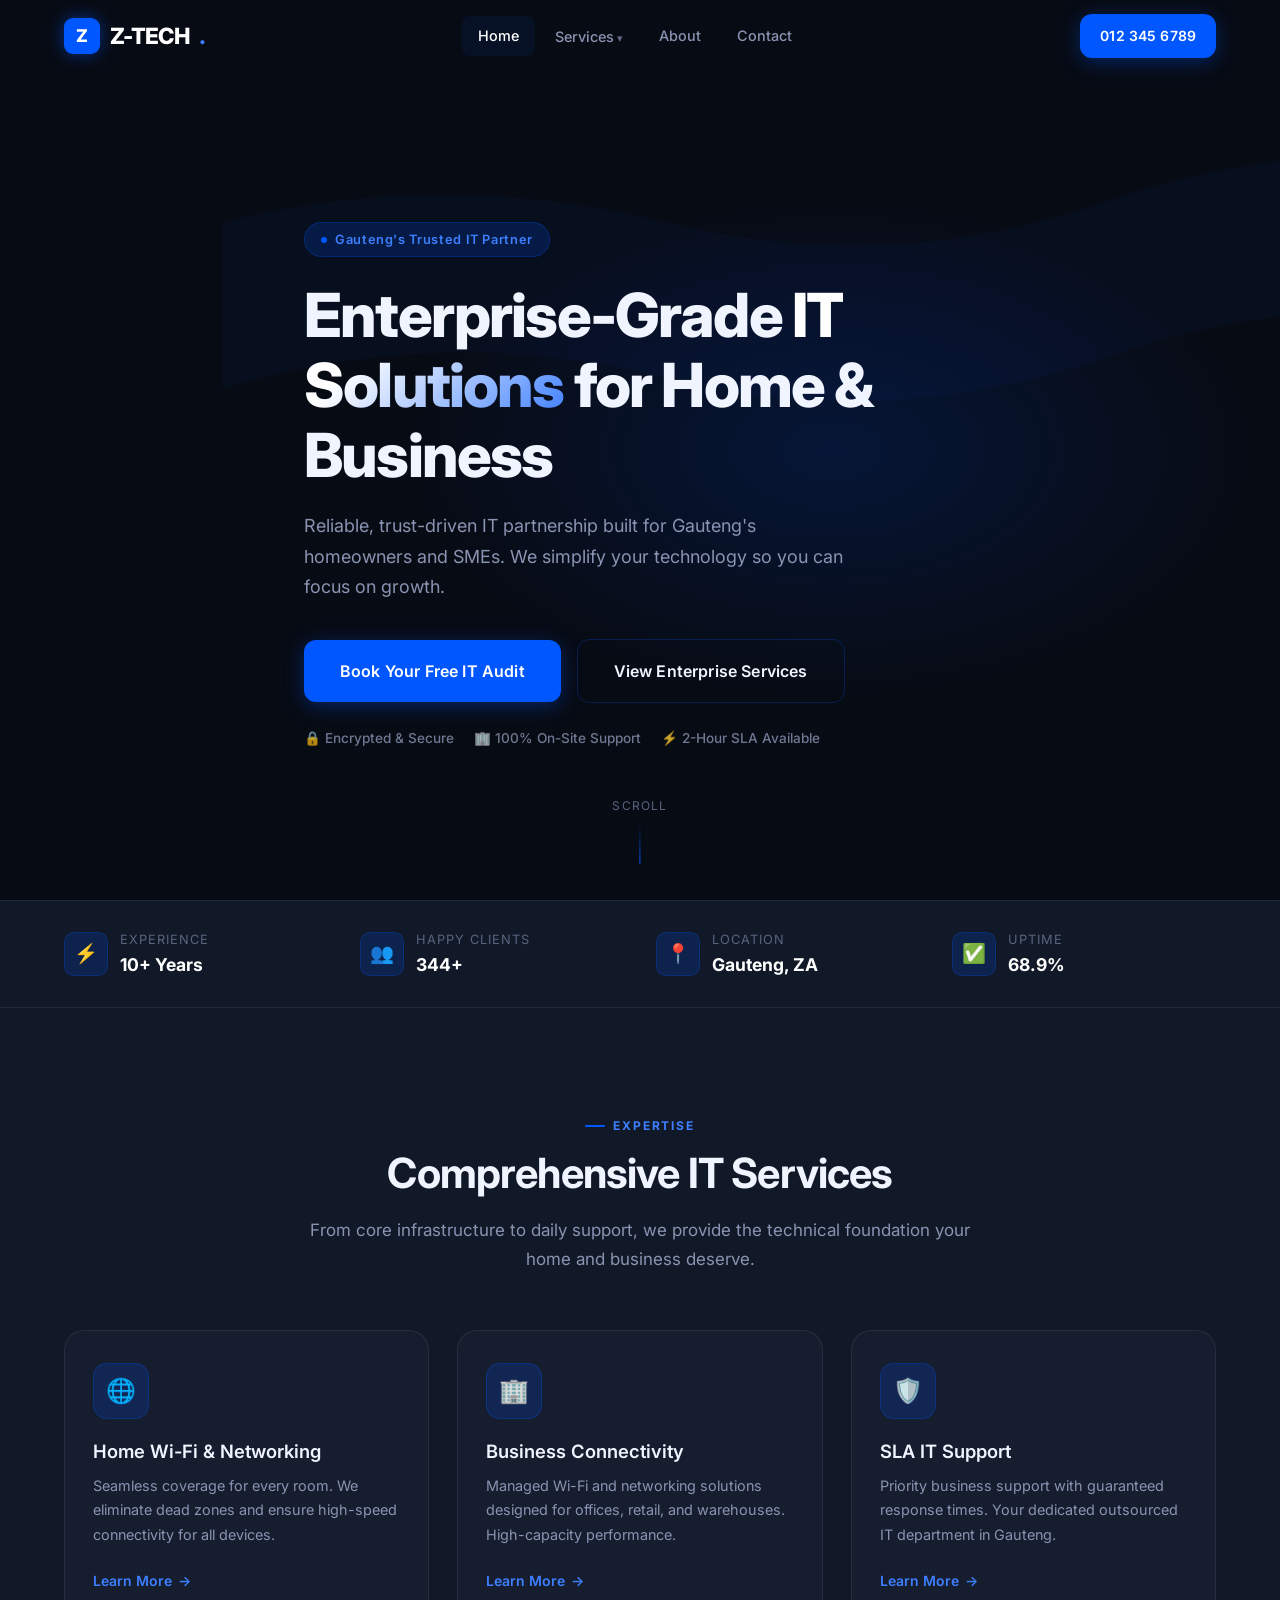
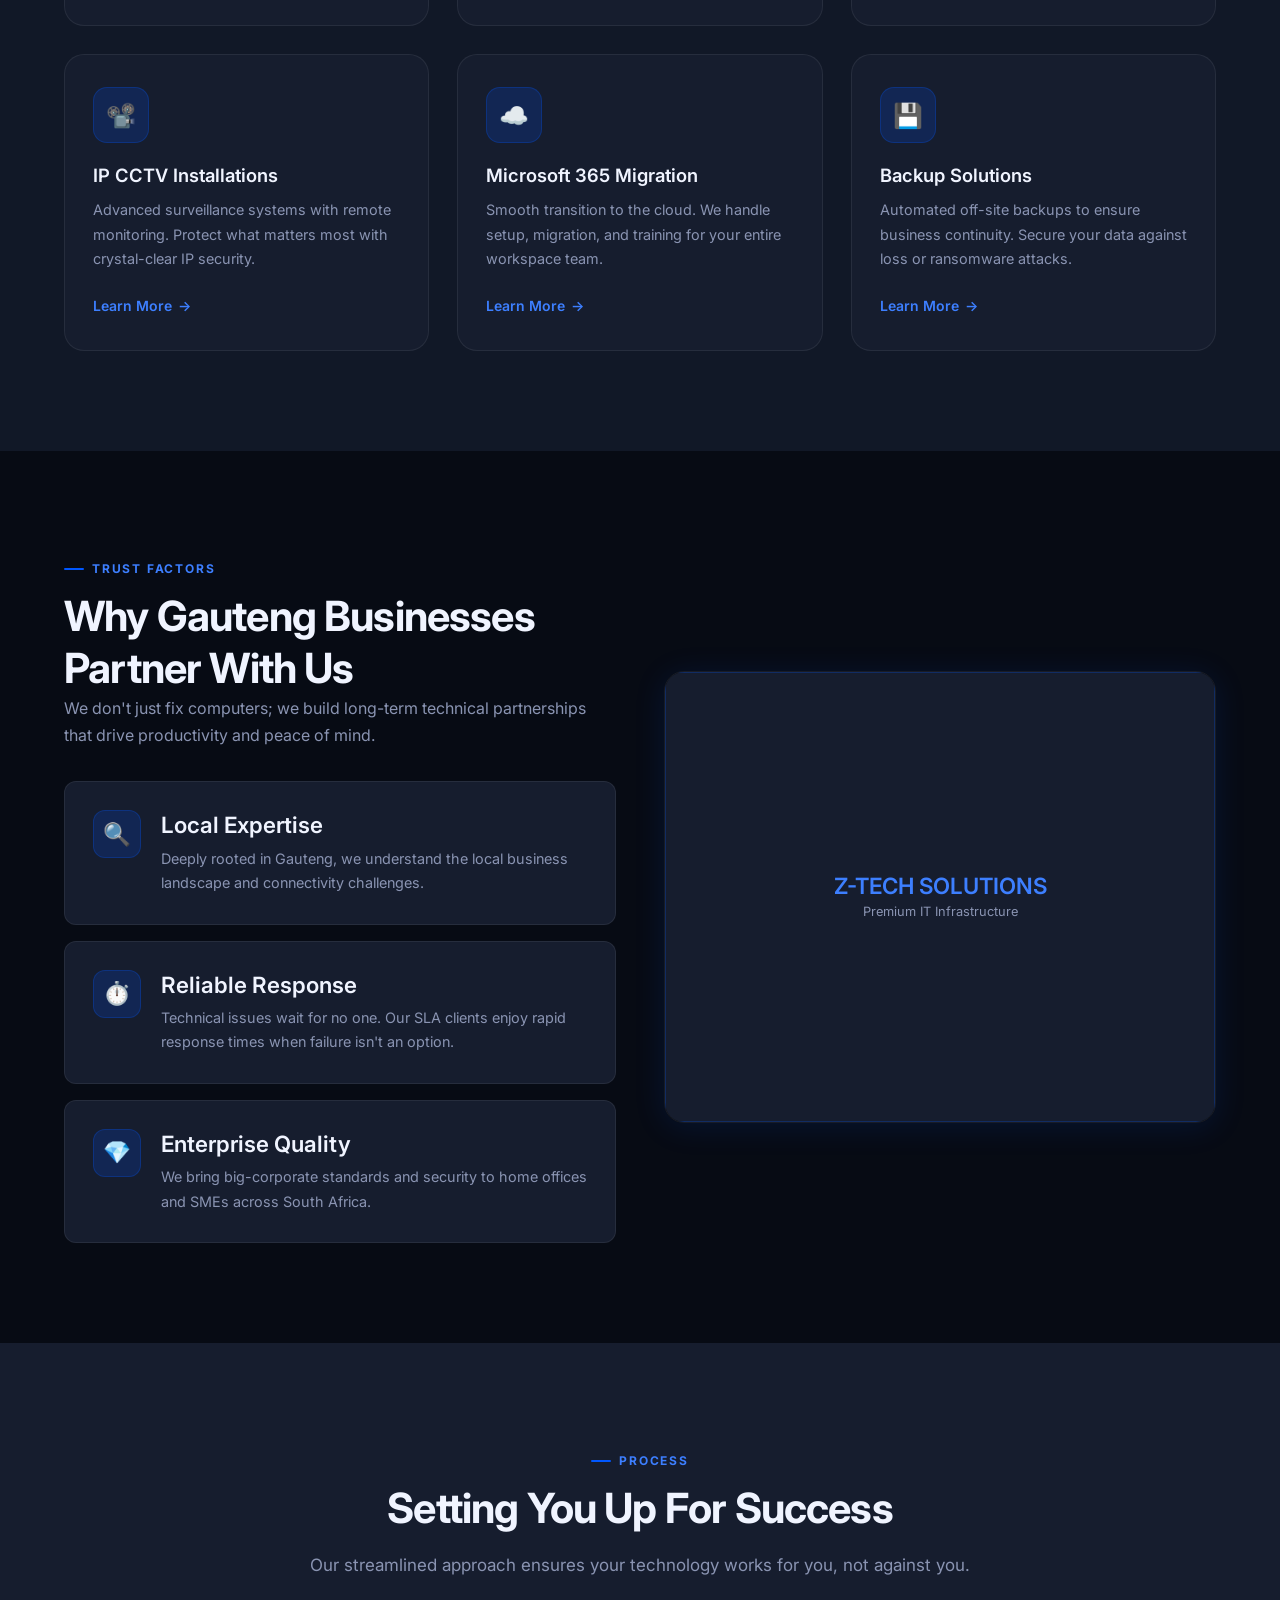
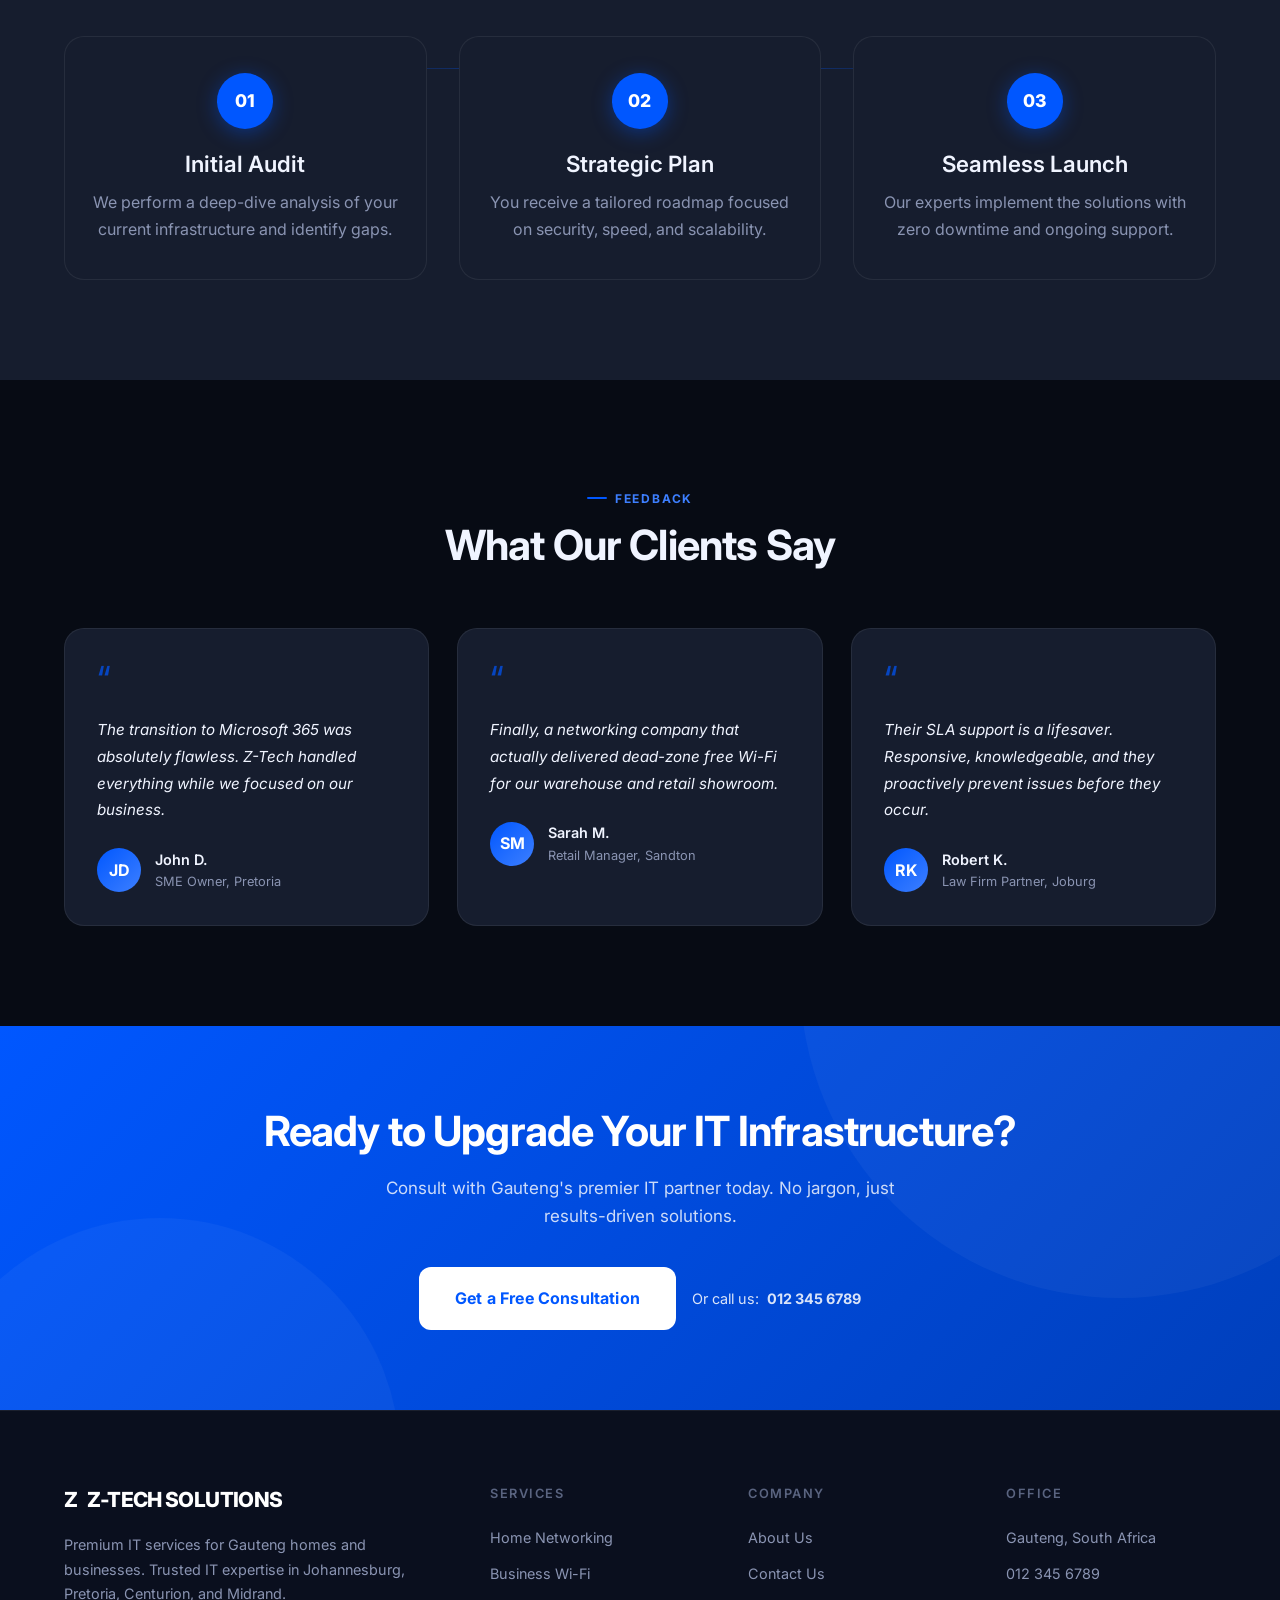
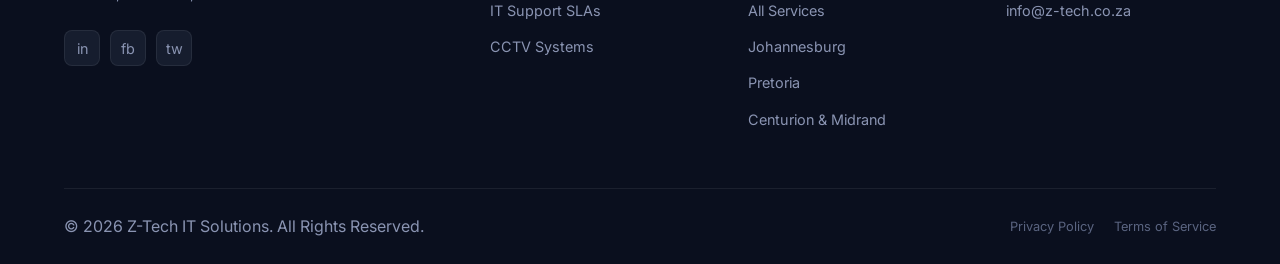
==== index.html @ f479747e "Initial commit" ====
<!DOCTYPE html>
<html lang="en">

<head>
  <meta charset="UTF-8">
  <meta name="viewport" content="width=device-width, initial-scale=1.0">
  <title>Z-Tech IT Solutions | Premium IT Services Gauteng, JHB & PTA</title>
  <meta name="description"
    content="Leading Home & Business IT services in Gauteng. Professional IT support, networking (Reyee/UniFi), IP CCTV, and Microsoft 365 migrations in Johannesburg and Pretoria.">
  <link rel="stylesheet" href="css/style.css">
</head>

<body>

  <!-- ── Navigation ─────────────────────────────────────────── -->
  <nav class="navbar" id="navbar">
    <div class="navbar-inner">
      <a href="index.html" class="navbar-logo">
        <div class="logo-icon">Z</div>
        Z-TECH<span class="logo-accent">.</span>
      </a>
      <div class="navbar-links">
        <a href="index.html" class="active">Home</a>
        <div class="navbar-dropdown">
          <a href="pages/services.html">Services</a>
          <div class="dropdown-menu">
            <a href="pages/home-networking.html">Home Wi-Fi & Networking</a>
            <a href="pages/business-networking.html">Business Connectivity</a>
            <a href="pages/sla-support.html">SLA IT Support</a>
            <a href="pages/cctv.html">IP CCTV Installations</a>
            <a href="pages/microsoft-365.html">Microsoft 365 Migration</a>
            <a href="pages/backup.html">Backup Solutions</a>
          </div>
        </div>
        <a href="pages/about.html">About</a>
        <a href="pages/contact.html">Contact</a>
      </div>
      <div class="navbar-cta">
        <a href="tel:+27123456789" class="btn btn-sm btn-primary">012 345 6789</a>
      </div>
      <div class="hamburger" id="hamburger">
        <span></span>
        <span></span>
        <span></span>
      </div>
    </div>
  </nav>

  <!-- ── Mobile Menu (Hidden) ────────────────────────────────── -->
  <div class="mobile-menu" id="mobileMenu">
    <button class="mobile-close" id="mobileClose">&times;</button>
    <a href="index.html">Home</a>
    <a href="pages/services.html">Services</a>
    <a href="pages/about.html">About</a>
    <a href="pages/contact.html">Contact</a>
    <a href="pages/contact.html" class="btn btn-primary mt-4">Get IT Support</a>
  </div>

  <!-- ── Hero Section ───────────────────────────────────────── -->
  <section class="hero">
    <div class="hero-bg"></div>
    <div class="hero-worldmap"></div>
    <div class="container hero-content">
      <div class="reveal">
        <div class="hero-badge"><span class="dot"></span> Gauteng's Trusted IT Partner</div>
        <h1>Enterprise-Grade <span class="text-gradient">IT Solutions</span> for Home & Business</h1>
        <p>Reliable, trust-driven IT partnership built for Gauteng's homeowners and SMEs. We simplify your technology so
          you can focus on growth.</p>
        <div class="hero-actions">
          <a href="pages/contact.html" class="btn btn-lg btn-primary">Book Your Free IT Audit</a>
          <a href="pages/services.html" class="btn btn-lg btn-outline">View Enterprise Services</a>
        </div>
        <div class="hero-trust-row mt-6" style="display:flex; gap:20px; opacity:0.8; font-size:0.85rem;">
          <span>🔒 Encrypted & Secure</span>
          <span>🏢 100% On-Site Support</span>
          <span>⚡ 2-Hour SLA Available</span>
        </div>
      </div>
    </div>
    <div class="hero-scroll">
      <span>Scroll</span>
      <div class="scroll-line"></div>
    </div>
  </section>

  <!-- ── Trust Strip ────────────────────────────────────────── -->
  <div class="trust-strip">
    <div class="container trust-strip-inner">
      <div class="trust-item reveal">
        <div class="trust-icon">⚡</div>
        <div>
          <div class="trust-label">Experience</div>
          <div class="trust-value" data-count="15" data-suffix="+ Years">15+ Years</div>
        </div>
      </div>
      <div class="trust-item reveal reveal-delay-1">
        <div class="trust-icon">👥</div>
        <div>
          <div class="trust-label">Happy Clients</div>
          <div class="trust-value" data-count="500" data-suffix="+">500+</div>
        </div>
      </div>
      <div class="trust-item reveal reveal-delay-2">
        <div class="trust-icon">📍</div>
        <div>
          <div class="trust-label">Location</div>
          <div class="trust-value">Gauteng, ZA</div>
        </div>
      </div>
      <div class="trust-item reveal reveal-delay-3">
        <div class="trust-icon">✅</div>
        <div>
          <div class="trust-label">Uptime</div>
          <div class="trust-value" data-count="99" data-suffix=".9%">99.9%</div>
        </div>
      </div>
    </div>
  </div>

  <!-- ── Services Section ───────────────────────────────────── -->
  <section class="section section--surface" id="services">
    <div class="container">
      <div class="section-header reveal">
        <div class="section-label">Expertise</div>
        <h2>Comprehensive IT Services</h2>
        <p>From core infrastructure to daily support, we provide the technical foundation your home and business
          deserve.</p>
      </div>

      <div class="grid-3">
        <!-- Card 1 -->
        <div class="service-card reveal reveal-delay-1">
          <div class="service-icon">🌐</div>
          <h3>Home Wi-Fi & Networking</h3>
          <p>Seamless coverage for every room. We eliminate dead zones and ensure high-speed connectivity for all
            devices.</p>
          <a href="pages/home-networking.html" class="card-link">Learn More <span>&rarr;</span></a>
        </div>
        <!-- Card 2 -->
        <div class="service-card reveal reveal-delay-2">
          <div class="service-icon">🏢</div>
          <h3>Business Connectivity</h3>
          <p>Managed Wi-Fi and networking solutions designed for offices, retail, and warehouses. High-capacity
            performance.</p>
          <a href="pages/business-networking.html" class="card-link">Learn More <span>&rarr;</span></a>
        </div>
        <!-- Card 3 -->
        <div class="service-card reveal reveal-delay-3">
          <div class="service-icon">🛡️</div>
          <h3>SLA IT Support</h3>
          <p>Priority business support with guaranteed response times. Your dedicated outsourced IT department in
            Gauteng.</p>
          <a href="pages/sla-support.html" class="card-link">Learn More <span>&rarr;</span></a>
        </div>
        <!-- Card 4 -->
        <div class="service-card reveal reveal-delay-1">
          <div class="service-icon">📽️</div>
          <h3>IP CCTV Installations</h3>
          <p>Advanced surveillance systems with remote monitoring. Protect what matters most with crystal-clear IP
            security.</p>
          <a href="pages/cctv.html" class="card-link">Learn More <span>&rarr;</span></a>
        </div>
        <!-- Card 5 -->
        <div class="service-card reveal reveal-delay-2">
          <div class="service-icon">☁️</div>
          <h3>Microsoft 365 Migration</h3>
          <p>Smooth transition to the cloud. We handle setup, migration, and training for your entire workspace team.
          </p>
          <a href="pages/microsoft-365.html" class="card-link">Learn More <span>&rarr;</span></a>
        </div>
        <!-- Card 6 -->
        <div class="service-card reveal reveal-delay-3">
          <div class="service-icon">💾</div>
          <h3>Backup Solutions</h3>
          <p>Automated off-site backups to ensure business continuity. Secure your data against loss or ransomware
            attacks.</p>
          <a href="pages/backup.html" class="card-link">Learn More <span>&rarr;</span></a>
        </div>
      </div>
    </div>
  </section>

  <!-- ── Why Choose Us ─────────────────────────────────────── -->
  <section class="section">
    <div class="container">
      <div class="grid-2">
        <div class="reveal">
          <div class="section-label">Trust Factors</div>
          <h2>Why Gauteng Businesses Partner With Us</h2>
          <p class="mb-8">We don't just fix computers; we build long-term technical partnerships that drive productivity
            and peace of mind.</p>

          <div class="feature-body">
            <div class="feature-item mb-4">
              <div class="feature-icon">🔍</div>
              <div>
                <h3>Local Expertise</h3>
                <p>Deeply rooted in Gauteng, we understand the local business landscape and connectivity challenges.</p>
              </div>
            </div>
            <div class="feature-item mb-4">
              <div class="feature-icon">⏱️</div>
              <div>
                <h3>Reliable Response</h3>
                <p>Technical issues wait for no one. Our SLA clients enjoy rapid response times when failure isn't an
                  option.</p>
              </div>
            </div>
            <div class="feature-item">
              <div class="feature-icon">💎</div>
              <div>
                <h3>Enterprise Quality</h3>
                <p>We bring big-corporate standards and security to home offices and SMEs across South Africa.</p>
              </div>
            </div>
          </div>
        </div>
        <div class="reveal reveal-delay-2">
          <div class="about-image-wrap">
            <div
              style="width:100%; height:450px; background:var(--surface2); display:flex; align-items:center; justify-content:center; border:1px solid var(--border-blue);">
              <div style="text-align:center;">
                <h3 style="color:var(--primary-light)">Z-TECH SOLUTIONS</h3>
                <p style="font-size:0.8rem">Premium IT Infrastructure</p>
              </div>
            </div>
          </div>
        </div>
      </div>
    </div>
  </section>

  <!-- ── Process / How it Works ────────────────────────────── -->
  <section class="section section--surface2">
    <div class="container">
      <div class="section-header reveal">
        <div class="section-label">Process</div>
        <h2>Setting You Up For Success</h2>
        <p>Our streamlined approach ensures your technology works for you, not against you.</p>
      </div>

      <div class="steps-grid">
        <div class="step-card reveal reveal-delay-1">
          <div class="step-number">01</div>
          <h3>Initial Audit</h3>
          <p>We perform a deep-dive analysis of your current infrastructure and identify gaps.</p>
        </div>
        <div class="step-card reveal reveal-delay-2">
          <div class="step-number">02</div>
          <h3>Strategic Plan</h3>
          <p>You receive a tailored roadmap focused on security, speed, and scalability.</p>
        </div>
        <div class="step-card reveal reveal-delay-3">
          <div class="step-number">03</div>
          <h3>Seamless Launch</h3>
          <p>Our experts implement the solutions with zero downtime and ongoing support.</p>
        </div>
      </div>
    </div>
  </section>

  <!-- ── Testimonials ──────────────────────────────────────── -->
  <section class="section">
    <div class="container">
      <div class="section-header reveal">
        <div class="section-label">Feedback</div>
        <h2>What Our Clients Say</h2>
      </div>

      <div class="grid-3">
        <div class="testimonial-card reveal reveal-delay-1">
          <div class="quote-icon">“</div>
          <p>The transition to Microsoft 365 was absolutely flawless. Z-Tech handled everything while we focused on our
            business.</p>
          <div class="testimonial-author">
            <div class="author-avatar">JD</div>
            <div class="author-info">
              <div class="name">John D.</div>
              <div class="role">SME Owner, Pretoria</div>
            </div>
          </div>
        </div>
        <div class="testimonial-card reveal reveal-delay-2">
          <div class="quote-icon">“</div>
          <p>Finally, a networking company that actually delivered dead-zone free Wi-Fi for our warehouse and retail
            showroom.</p>
          <div class="testimonial-author">
            <div class="author-avatar">SM</div>
            <div class="author-info">
              <div class="name">Sarah M.</div>
              <div class="role">Retail Manager, Sandton</div>
            </div>
          </div>
        </div>
        <div class="testimonial-card reveal reveal-delay-3">
          <div class="quote-icon">“</div>
          <p>Their SLA support is a lifesaver. Responsive, knowledgeable, and they proactively prevent issues before
            they occur.</p>
          <div class="testimonial-author">
            <div class="author-avatar">RK</div>
            <div class="author-info">
              <div class="name">Robert K.</div>
              <div class="role">Law Firm Partner, Joburg</div>
            </div>
          </div>
        </div>
      </div>
    </div>
  </section>

  <!-- ── CTA Banner ─────────────────────────────────────────── -->
  <section class="cta-banner">
    <div class="container reveal">
      <h2>Ready to Upgrade Your <span style="color:#fff">IT Infrastructure?</span></h2>
      <p>Consult with Gauteng's premier IT partner today. No jargon, just results-driven solutions.</p>
      <div class="cta-actions">
        <a href="pages/contact.html" class="btn btn-lg btn-white">Get a Free Consultation</a>
        <div class="cta-contact">
          <span>Or call us:</span>
          <strong>012 345 6789</strong>
        </div>
      </div>
    </div>
  </section>

  <!-- ── Footer ─────────────────────────────────────────────── -->
  <footer class="footer">
    <div class="container">
      <div class="footer-grid">
        <div class="footer-brand">
          <a href="index.html" class="footer-logo">
            <div class="logo-icon">Z</div>
            Z-TECH SOLUTIONS
          </a>
          <p>Premium IT services for Gauteng homes and businesses. Trusted IT expertise in Johannesburg, Pretoria,
            Centurion, and Midrand.</p>
          <div class="footer-socials">
            <a href="#" class="social-link">in</a>
            <a href="#" class="social-link">fb</a>
            <a href="#" class="social-link">tw</a>
          </div>
        </div>
        <div class="footer-col">
          <h4>Services</h4>
          <ul>
            <li><a href="pages/home-networking.html">Home Networking</a></li>
            <li><a href="pages/business-networking.html">Business Wi-Fi</a></li>
            <li><a href="pages/sla-support.html">IT Support SLAs</a></li>
            <li><a href="pages/cctv.html">CCTV Systems</a></li>
          </ul>
        </div>
        <div class="footer-col">
          <h4>Company</h4>
          <ul>
            <li><a href="pages/about.html">About Us</a></li>
            <li><a href="pages/contact.html">Contact Us</a></li>
            <li><a href="pages/services.html">All Services</a></li>
            <li><a href="#">Johannesburg</a></li>
            <li><a href="#">Pretoria</a></li>
            <li><a href="#">Centurion & Midrand</a></li>
          </ul>
        </div>
        <div class="footer-col">
          <h4>Office</h4>
          <ul>
            <li><a href="#">Gauteng, South Africa</a></li>
            <li><a href="tel:+27123456789">012 345 6789</a></li>
            <li><a href="mailto:info@z-tech.co.za">info@z-tech.co.za</a></li>
          </ul>
        </div>
      </div>
      <div class="footer-bottom">
        <p>&copy; 2026 Z-Tech IT Solutions. All Rights Reserved.</p>
        <div style="display:flex; gap:20px;">
          <a href="#">Privacy Policy</a>
          <a href="#">Terms of Service</a>
        </div>
      </div>
    </div>
  </footer>

  <script src="js/main.js"></script>
</body>

</html>
---- css/style.css ----
/* ============================================================
   Z-TECH IT SOLUTIONS — GLOBAL STYLESHEET
   Premium IT Services | Gauteng, South Africa
   ============================================================ */

@import url('https://fonts.googleapis.com/css2?family=Inter:wght@300;400;500;600;700;800;900&display=swap');

/* ── CSS Custom Properties ─────────────────────────────────── */
:root {
  --primary: #0057FF;
  --primary-light: #3D7FFF;
  --primary-glow: rgba(0, 87, 255, 0.18);
  --primary-glow2: rgba(0, 87, 255, 0.08);
  --dark: #070B14;
  --dark2: #0A0F1E;
  --surface: #111827;
  --surface2: #161D2E;
  --surface3: #1C2540;
  --border: rgba(255, 255, 255, 0.07);
  --border-blue: rgba(0, 87, 255, 0.25);
  --text: #F0F4FF;
  --text-muted: #8A94B2;
  --text-dim: #5A6480;
  --white: #ffffff;
  --success: #10D977;
  --radius: 12px;
  --radius-lg: 20px;
  --radius-sm: 8px;
  --shadow: 0 4px 32px rgba(0, 87, 255, 0.12);
  --shadow-lg: 0 8px 64px rgba(0, 87, 255, 0.2);
  --shadow-card: 0 2px 24px rgba(0, 0, 0, 0.4);
  --nav-height: 72px;
  --section-pad: 100px;
  --section-pad-sm: 60px;
  --transition: all 0.3s cubic-bezier(0.4, 0, 0.2, 1);
  --font: 'Inter', sans-serif;
}

/* ── Reset & Base ───────────────────────────────────────────── */
*,
*::before,
*::after {
  box-sizing: border-box;
  margin: 0;
  padding: 0;
}

html {
  scroll-behavior: smooth;
  font-size: 16px;
  -webkit-text-size-adjust: 100%;
}

body {
  font-family: var(--font);
  background-color: var(--dark);
  color: var(--text);
  line-height: 1.65;
  overflow-x: hidden;
  -webkit-font-smoothing: antialiased;
}

img {
  max-width: 100%;
  height: auto;
  display: block;
}

a {
  text-decoration: none;
  color: inherit;
}

ul {
  list-style: none;
}

button {
  cursor: pointer;
  border: none;
  background: none;
  font: inherit;
}

/* ── Typography ─────────────────────────────────────────────── */
h1 {
  font-size: clamp(2.2rem, 5vw, 3.8rem);
  font-weight: 800;
  line-height: 1.15;
  letter-spacing: -0.03em;
}

h2 {
  font-size: clamp(1.7rem, 3.5vw, 2.6rem);
  font-weight: 700;
  line-height: 1.25;
  letter-spacing: -0.02em;
}

h3 {
  font-size: clamp(1.1rem, 2vw, 1.4rem);
  font-weight: 600;
  line-height: 1.35;
}

h4 {
  font-size: 1rem;
  font-weight: 600;
}

p {
  font-size: 1rem;
  color: var(--text-muted);
  line-height: 1.7;
}

.text-gradient {
  background: linear-gradient(135deg, #fff 30%, var(--primary-light) 100%);
  -webkit-background-clip: text;
  -webkit-text-fill-color: transparent;
  background-clip: text;
}

.section-label {
  display: inline-flex;
  align-items: center;
  gap: 8px;
  font-size: 0.75rem;
  font-weight: 700;
  text-transform: uppercase;
  letter-spacing: 0.15em;
  color: var(--primary-light);
  margin-bottom: 12px;
}

.section-label::before {
  content: '';
  display: block;
  width: 20px;
  height: 2px;
  background: var(--primary);
  border-radius: 2px;
}

/* ── Layout Utilities ───────────────────────────────────────── */
.container {
  max-width: 1200px;
  margin: 0 auto;
  padding: 0 24px;
}

.section {
  padding: var(--section-pad) 0;
}

.section--dark {
  background: var(--dark);
}

.section--surface {
  background: var(--surface);
}

.section--surface2 {
  background: var(--surface2);
}

.grid-2 {
  display: grid;
  grid-template-columns: 1fr 1fr;
  gap: 48px;
  align-items: center;
}

.grid-3 {
  display: grid;
  grid-template-columns: repeat(3, 1fr);
  gap: 28px;
}

.grid-4 {
  display: grid;
  grid-template-columns: repeat(4, 1fr);
  gap: 24px;
}

.grid-6 {
  display: grid;
  grid-template-columns: repeat(3, 1fr);
  gap: 28px;
}

.text-center {
  text-align: center;
}

.section-header {
  max-width: 660px;
  margin: 0 auto 56px;
  text-align: center;
}

.section-header p {
  margin-top: 16px;
  font-size: 1.0625rem;
}

/* ── Buttons ────────────────────────────────────────────────── */
.btn {
  display: inline-flex;
  align-items: center;
  gap: 8px;
  padding: 14px 28px;
  border-radius: var(--radius);
  font-size: 0.9375rem;
  font-weight: 600;
  letter-spacing: 0.01em;
  transition: var(--transition);
  white-space: nowrap;
}

.btn-primary {
  background: var(--primary);
  color: #fff;
  box-shadow: 0 4px 20px rgba(0, 87, 255, 0.35);
}

.btn-primary:hover {
  background: var(--primary-light);
  box-shadow: 0 6px 30px rgba(0, 87, 255, 0.55);
  transform: translateY(-2px);
}

.btn-outline {
  border: 1.5px solid var(--border-blue);
  color: var(--text);
  background: transparent;
}

.btn-outline:hover {
  border-color: var(--primary);
  background: var(--primary-glow);
  transform: translateY(-2px);
}

.btn-white {
  background: #fff;
  color: var(--primary);
  font-weight: 700;
}

.btn-white:hover {
  background: #e8f0ff;
  transform: translateY(-2px);
  box-shadow: 0 6px 24px rgba(255, 255, 255, 0.25);
}

.btn-lg {
  padding: 18px 36px;
  font-size: 1rem;
}

.btn-sm {
  padding: 10px 20px;
  font-size: 0.875rem;
}

/* ── Navigation ─────────────────────────────────────────────── */
.navbar {
  position: fixed;
  top: 0;
  left: 0;
  right: 0;
  height: var(--nav-height);
  z-index: 1000;
  transition: var(--transition);
  border-bottom: 1px solid transparent;
}

.navbar.scrolled {
  background: rgba(7, 11, 20, 0.95);
  backdrop-filter: blur(20px);
  -webkit-backdrop-filter: blur(20px);
  border-bottom-color: var(--border);
  box-shadow: 0 2px 32px rgba(0, 0, 0, 0.5);
}

.navbar-inner {
  display: flex;
  align-items: center;
  justify-content: space-between;
  height: var(--nav-height);
  max-width: 1200px;
  margin: 0 auto;
  padding: 0 24px;
}

.navbar-logo {
  display: flex;
  align-items: center;
  gap: 10px;
  font-size: 1.4rem;
  font-weight: 800;
  color: var(--white);
  letter-spacing: -0.03em;
}

.navbar-logo .logo-icon {
  width: 36px;
  height: 36px;
  background: var(--primary);
  border-radius: 9px;
  display: flex;
  align-items: center;
  justify-content: center;
  font-size: 1.1rem;
  box-shadow: 0 0 16px rgba(0, 87, 255, 0.5);
}

.navbar-logo .logo-accent {
  color: var(--primary-light);
}

.navbar-links {
  display: flex;
  align-items: center;
  gap: 4px;
}

.navbar-links a {
  padding: 8px 16px;
  font-size: 0.9rem;
  font-weight: 500;
  color: var(--text-muted);
  border-radius: var(--radius-sm);
  transition: var(--transition);
  position: relative;
}

.navbar-links a:hover,
.navbar-links a.active {
  color: var(--white);
  background: var(--primary-glow2);
}

.navbar-dropdown {
  position: relative;
}

.navbar-dropdown>a::after {
  content: ' ▾';
  font-size: 0.7rem;
  opacity: 0.7;
}

.dropdown-menu {
  position: absolute;
  top: calc(100% + 8px);
  left: 0;
  min-width: 240px;
  background: var(--surface2);
  border: 1px solid var(--border);
  border-radius: var(--radius);
  overflow: hidden;
  opacity: 0;
  visibility: hidden;
  transform: translateY(-8px);
  transition: var(--transition);
  box-shadow: var(--shadow-card);
}

.navbar-dropdown:hover .dropdown-menu,
.navbar-dropdown:focus-within .dropdown-menu {
  opacity: 1;
  visibility: visible;
  transform: translateY(0);
}

.dropdown-menu a {
  display: block;
  padding: 12px 20px;
  font-size: 0.875rem;
  color: var(--text-muted);
  transition: var(--transition);
  border-radius: 0;
}

.dropdown-menu a:hover {
  background: var(--primary-glow);
  color: var(--white);
}

.navbar-cta {
  margin-left: 16px;
}

.hamburger {
  display: none;
  flex-direction: column;
  gap: 5px;
  padding: 8px;
  cursor: pointer;
}

.hamburger span {
  display: block;
  width: 22px;
  height: 2px;
  background: var(--text);
  border-radius: 2px;
  transition: var(--transition);
}

.mobile-menu {
  display: none;
  position: fixed;
  inset: 0;
  background: rgba(7, 11, 20, 0.98);
  backdrop-filter: blur(20px);
  z-index: 999;
  flex-direction: column;
  align-items: center;
  justify-content: center;
  gap: 32px;
  text-align: center;
}

.mobile-menu.open {
  display: flex;
}

.mobile-menu a {
  font-size: 1.5rem;
  font-weight: 600;
  color: var(--text);
  transition: var(--transition);
}

.mobile-menu a:hover {
  color: var(--primary-light);
}

.mobile-close {
  position: absolute;
  top: 24px;
  right: 24px;
  font-size: 2rem;
  color: var(--text-muted);
  cursor: pointer;
  background: none;
  border: none;
}

/* ── Hero Section ───────────────────────────────────────────── */
.hero {
  min-height: 100vh;
  display: flex;
  align-items: center;
  position: relative;
  overflow: hidden;
  padding-top: var(--nav-height);
}

.hero-bg {
  position: absolute;
  inset: 0;
  background:
    radial-gradient(ellipse 80% 60% at 70% 50%, rgba(0, 87, 255, 0.12) 0%, transparent 60%),
    radial-gradient(ellipse 40% 40% at 10% 80%, rgba(0, 87, 255, 0.08) 0%, transparent 50%),
    var(--dark);
  background-image: url('../images/hero-bg.webp');
  background-size: cover;
  background-position: center;
  background-repeat: no-repeat;
}

.hero-bg::after {
  content: '';
  position: absolute;
  inset: 0;
  background:
    radial-gradient(ellipse 60% 50% at 65% 50%, rgba(0, 87, 255, 0.15) 0%, transparent 55%),
    linear-gradient(to right, rgba(7, 11, 20, 0.95) 35%, rgba(7, 11, 20, 0.5) 70%, rgba(7, 11, 20, 0.85) 100%);
}

/* World map watermark */
.hero-worldmap {
  position: absolute;
  inset: 0;
  background-image: url("data:image/svg+xml,%3Csvg xmlns='http://www.w3.org/2000/svg' viewBox='0 0 1440 810' fill='none'%3E%3Cpath opacity='0.04' fill='%230057FF' d='M200 200 Q400 150 600 200 Q800 250 1000 180 Q1200 110 1440 160 L1440 300 Q1200 250 1000 320 Q800 390 600 340 Q400 290 200 350 Z'/%3E%3C/svg%3E");
  background-size: cover;
  pointer-events: none;
}

.hero-content {
  position: relative;
  z-index: 2;
  max-width: 720px;
}

.hero-badge {
  display: inline-flex;
  align-items: center;
  gap: 8px;
  background: var(--primary-glow);
  border: 1px solid var(--border-blue);
  border-radius: 100px;
  padding: 6px 16px;
  font-size: 0.8rem;
  font-weight: 600;
  color: var(--primary-light);
  margin-bottom: 24px;
  letter-spacing: 0.05em;
}

.hero-badge .dot {
  width: 6px;
  height: 6px;
  background: var(--primary);
  border-radius: 50%;
  animation: pulse-dot 2s infinite;
}

@keyframes pulse-dot {

  0%,
  100% {
    opacity: 1;
    transform: scale(1);
  }

  50% {
    opacity: 0.6;
    transform: scale(1.4);
  }
}

.hero h1 {
  margin-bottom: 20px;
}

.hero p {
  font-size: 1.125rem;
  max-width: 560px;
  margin-bottom: 36px;
  color: var(--text-muted);
}

.hero-actions {
  display: flex;
  gap: 16px;
  flex-wrap: wrap;
  align-items: center;
}

.hero-trust-row {
  display: flex;
  gap: 20px;
  flex-wrap: wrap;
  margin-top: 24px;
}

.hero-trust-row span {
  display: flex;
  align-items: center;
  gap: 8px;
  font-size: 0.85rem;
  color: var(--text-muted);
  font-weight: 500;
}

.hero-scroll {
  position: absolute;
  bottom: 36px;
  left: 50%;
  transform: translateX(-50%);
  display: flex;
  flex-direction: column;
  align-items: center;
  gap: 8px;
  font-size: 0.75rem;
  color: var(--text-dim);
  letter-spacing: 0.1em;
  text-transform: uppercase;
  z-index: 2;
}

.scroll-line {
  width: 1px;
  height: 40px;
  background: linear-gradient(to bottom, transparent, var(--primary));
  animation: scroll-anim 2s infinite;
}

@keyframes scroll-anim {
  0% {
    transform: scaleY(0);
    transform-origin: top;
  }

  50% {
    transform: scaleY(1);
    transform-origin: top;
  }

  51% {
    transform: scaleY(1);
    transform-origin: bottom;
  }

  100% {
    transform: scaleY(0);
    transform-origin: bottom;
  }
}

/* ── Trust Strip ─────────────────────────────────────────────── */
.trust-strip {
  background: var(--surface);
  border-top: 1px solid var(--border);
  border-bottom: 1px solid var(--border);
  padding: 28px 0;
}

.trust-strip-inner {
  display: flex;
  align-items: center;
  justify-content: space-between;
  gap: 32px;
  flex-wrap: wrap;
}

.trust-item {
  display: flex;
  align-items: center;
  gap: 12px;
  flex: 1;
  min-width: 180px;
}

.trust-icon {
  width: 44px;
  height: 44px;
  background: var(--primary-glow);
  border: 1px solid var(--border-blue);
  border-radius: 10px;
  display: flex;
  align-items: center;
  justify-content: center;
  font-size: 1.2rem;
  flex-shrink: 0;
}

.trust-label {
  font-size: 0.8rem;
  color: var(--text-dim);
  text-transform: uppercase;
  letter-spacing: 0.08em;
}

.trust-value {
  font-size: 1.1rem;
  font-weight: 700;
  color: var(--white);
}

/* ── Service Cards ──────────────────────────────────────────── */
.service-card {
  background: var(--surface2);
  border: 1px solid var(--border);
  border-radius: var(--radius-lg);
  padding: 32px 28px;
  transition: var(--transition);
  position: relative;
  overflow: hidden;
}

.service-card::before {
  content: '';
  position: absolute;
  top: 0;
  left: 0;
  right: 0;
  height: 3px;
  background: linear-gradient(90deg, var(--primary), var(--primary-light));
  transform: scaleX(0);
  transform-origin: left;
  transition: var(--transition);
}

.service-card:hover {
  border-color: var(--border-blue);
  transform: translateY(-6px);
  box-shadow: var(--shadow);
}

.service-card:hover::before {
  transform: scaleX(1);
}

.service-icon {
  width: 56px;
  height: 56px;
  background: var(--primary-glow);
  border: 1px solid var(--border-blue);
  border-radius: 14px;
  display: flex;
  align-items: center;
  justify-content: center;
  font-size: 1.5rem;
  margin-bottom: 20px;
  transition: var(--transition);
}

.service-card:hover .service-icon {
  background: var(--primary);
  box-shadow: 0 4px 20px rgba(0, 87, 255, 0.4);
}

.service-card h3 {
  margin-bottom: 10px;
  font-size: 1.15rem;
}

.service-card p {
  font-size: 0.9rem;
  margin-bottom: 20px;
}

.service-card .card-link {
  color: var(--primary-light);
  font-size: 0.875rem;
  font-weight: 600;
  display: inline-flex;
  align-items: center;
  gap: 6px;
  transition: var(--transition);
}

.service-card .card-link:hover {
  gap: 10px;
}

/* ── Feature / Why-Us Items ─────────────────────────────────── */
.feature-item {
  display: flex;
  gap: 20px;
  align-items: flex-start;
  padding: 28px;
  background: var(--surface2);
  border: 1px solid var(--border);
  border-radius: var(--radius);
  transition: var(--transition);
}

.feature-item:hover {
  border-color: var(--border-blue);
  box-shadow: var(--shadow);
}

.feature-icon {
  width: 48px;
  height: 48px;
  background: var(--primary-glow);
  border: 1px solid var(--border-blue);
  border-radius: 12px;
  display: flex;
  align-items: center;
  justify-content: center;
  font-size: 1.4rem;
  flex-shrink: 0;
}

.feature-body h3 {
  margin-bottom: 6px;
}

.feature-body p {
  font-size: 0.9rem;
}

/* ── Process Steps ──────────────────────────────────────────── */
.steps-grid {
  display: grid;
  grid-template-columns: repeat(3, 1fr);
  gap: 32px;
  position: relative;
}

.steps-grid::before {
  content: '';
  position: absolute;
  top: 32px;
  left: calc(100% / 6);
  right: calc(100% / 6);
  height: 1px;
  background: linear-gradient(90deg, transparent, var(--border-blue), var(--primary), var(--border-blue), transparent);
}

.step-card {
  text-align: center;
  padding: 36px 24px;
  background: var(--surface2);
  border: 1px solid var(--border);
  border-radius: var(--radius-lg);
  position: relative;
  transition: var(--transition);
}

.step-card:hover {
  border-color: var(--border-blue);
  transform: translateY(-4px);
}

.step-number {
  width: 56px;
  height: 56px;
  background: var(--primary);
  border-radius: 50%;
  display: flex;
  align-items: center;
  justify-content: center;
  font-size: 1.1rem;
  font-weight: 800;
  color: #fff;
  margin: 0 auto 20px;
  box-shadow: 0 4px 20px rgba(0, 87, 255, 0.4);
}

.step-card h3 {
  margin-bottom: 10px;
}

/* ── Testimonials ───────────────────────────────────────────── */
.testimonial-card {
  background: var(--surface2);
  border: 1px solid var(--border);
  border-radius: var(--radius-lg);
  padding: 32px;
  transition: var(--transition);
}

.testimonial-card:hover {
  border-color: var(--border-blue);
  box-shadow: var(--shadow);
  transform: translateY(-4px);
}

.quote-icon {
  font-size: 2.5rem;
  color: var(--primary);
  line-height: 1;
  margin-bottom: 16px;
  opacity: 0.7;
}

.testimonial-card p {
  font-size: 0.95rem;
  font-style: italic;
  margin-bottom: 24px;
  color: var(--text);
  line-height: 1.75;
}

.testimonial-author {
  display: flex;
  align-items: center;
  gap: 14px;
}

.author-avatar {
  width: 44px;
  height: 44px;
  background: linear-gradient(135deg, var(--primary), var(--primary-light));
  border-radius: 50%;
  display: flex;
  align-items: center;
  justify-content: center;
  font-size: 1rem;
  font-weight: 700;
  color: #fff;
}

.author-info .name {
  font-weight: 600;
  font-size: 0.9rem;
}

.author-info .role {
  font-size: 0.8rem;
  color: var(--text-muted);
}

.stars {
  color: #FFB800;
  font-size: 0.85rem;
  margin-bottom: 4px;
}

/* ── CTA Banner ─────────────────────────────────────────────── */
.cta-banner {
  background: linear-gradient(135deg, var(--primary) 0%, #003FBB 100%);
  padding: 80px 0;
  position: relative;
  overflow: hidden;
}

.cta-banner::before {
  content: '';
  position: absolute;
  inset: 0;
  background: url("data:image/svg+xml,%3Csvg xmlns='http://www.w3.org/2000/svg' viewBox='0 0 800 400'%3E%3Ccircle cx='700' cy='50' r='200' fill='rgba(255,255,255,0.04)'/%3E%3Ccircle cx='100' cy='350' r='150' fill='rgba(255,255,255,0.04)'/%3E%3C/svg%3E") no-repeat center/cover;
}

.cta-banner .container {
  position: relative;
  z-index: 1;
  text-align: center;
}

.cta-banner h2 {
  color: #fff;
  margin-bottom: 16px;
}

.cta-banner p {
  color: rgba(255, 255, 255, 0.8);
  font-size: 1.0625rem;
  margin-bottom: 36px;
  max-width: 560px;
  margin-left: auto;
  margin-right: auto;
}

.cta-actions {
  display: flex;
  justify-content: center;
  gap: 16px;
  flex-wrap: wrap;
  align-items: center;
}

.cta-contact {
  color: rgba(255, 255, 255, 0.85);
  font-size: 0.9rem;
  display: flex;
  align-items: center;
  gap: 8px;
}

/* ── Stats Row ──────────────────────────────────────────────── */
.stats-row {
  display: grid;
  grid-template-columns: repeat(4, 1fr);
  gap: 1px;
  background: var(--border);
  border: 1px solid var(--border);
  border-radius: var(--radius-lg);
  overflow: hidden;
}

.stat-item {
  background: var(--surface2);
  padding: 36px 24px;
  text-align: center;
}

.stat-number {
  font-size: 2.6rem;
  font-weight: 800;
  color: var(--primary-light);
  line-height: 1;
  display: block;
  margin-bottom: 6px;
}

.stat-label {
  font-size: 0.875rem;
  color: var(--text-muted);
}

/* ── Page Hero (inner pages) ────────────────────────────────── */
.page-hero {
  padding: 160px 0 80px;
  background:
    radial-gradient(ellipse 60% 60% at 80% 50%, rgba(0, 87, 255, 0.12) 0%, transparent 55%),
    var(--dark2);
  position: relative;
  overflow: hidden;
}

.page-hero-bg-line {
  position: absolute;
  inset: 0;
  background: repeating-linear-gradient(-45deg,
      transparent,
      transparent 80px,
      rgba(0, 87, 255, 0.02) 80px,
      rgba(0, 87, 255, 0.02) 81px);
  pointer-events: none;
}

.breadcrumb {
  display: flex;
  align-items: center;
  gap: 8px;
  font-size: 0.8rem;
  color: var(--text-dim);
  margin-bottom: 20px;
}

.breadcrumb a {
  color: var(--text-muted);
  transition: var(--transition);
}

.breadcrumb a:hover {
  color: var(--primary-light);
}

.breadcrumb-sep {
  opacity: 0.4;
}

.page-hero h1 {
  margin-bottom: 16px;
}

.page-hero .subtitle {
  font-size: 1.125rem;
  color: var(--text-muted);
  max-width: 560px;
  margin-bottom: 28px;
}

/* ── Feature List (service pages) ──────────────────────────── */
.feature-list {
  display: flex;
  flex-direction: column;
  gap: 16px;
}

.feature-list-item {
  display: flex;
  align-items: flex-start;
  gap: 14px;
  background: var(--surface2);
  border: 1px solid var(--border);
  border-radius: var(--radius);
  padding: 20px 22px;
  transition: var(--transition);
}

.feature-list-item:hover {
  border-color: var(--border-blue);
}

.feature-check {
  width: 24px;
  height: 24px;
  background: rgba(16, 217, 119, 0.12);
  border: 1px solid rgba(16, 217, 119, 0.3);
  border-radius: 50%;
  display: flex;
  align-items: center;
  justify-content: center;
  font-size: 0.75rem;
  color: var(--success);
  flex-shrink: 0;
  margin-top: 1px;
}

.feature-list-item h4 {
  font-size: 0.95rem;
  margin-bottom: 2px;
}

.feature-list-item p {
  font-size: 0.85rem;
  margin: 0;
}

/* ── Problem-Solution Grid ──────────────────────────────────── */
.problem-grid {
  display: grid;
  grid-template-columns: 1fr 1fr;
  gap: 24px;
}

.problem-card {
  background: rgba(255, 60, 60, 0.05);
  border: 1px solid rgba(255, 60, 60, 0.15);
  border-radius: var(--radius);
  padding: 24px;
}

.solution-card {
  background: rgba(16, 217, 119, 0.05);
  border: 1px solid rgba(16, 217, 119, 0.15);
  border-radius: var(--radius);
  padding: 24px;
}

.card-tag {
  font-size: 0.7rem;
  font-weight: 700;
  text-transform: uppercase;
  letter-spacing: 0.12em;
  margin-bottom: 8px;
}

.card-tag.problem {
  color: #FF6060;
}

.card-tag.solution {
  color: var(--success);
}

.problem-card h4,
.solution-card h4 {
  margin-bottom: 6px;
}

.problem-card p,
.solution-card p {
  font-size: 0.875rem;
}

/* ── Brand Strip ────────────────────────────────────────────── */
.brand-strip {
  padding: 48px 0;
  border-top: 1px solid var(--border);
  border-bottom: 1px solid var(--border);
  background: var(--surface);
}

.brand-strip-label {
  text-align: center;
  font-size: 0.75rem;
  text-transform: uppercase;
  letter-spacing: 0.15em;
  color: var(--text-dim);
  margin-bottom: 28px;
}

.brand-logos {
  display: flex;
  align-items: center;
  justify-content: center;
  gap: 48px;
  flex-wrap: wrap;
}

.brand-logo {
  color: var(--text-dim);
  font-size: 0.85rem;
  font-weight: 700;
  letter-spacing: 0.08em;
  text-transform: uppercase;
  padding: 10px 20px;
  border: 1px solid var(--border);
  border-radius: var(--radius-sm);
  transition: var(--transition);
}

.brand-logo:hover {
  color: var(--text);
  border-color: var(--border-blue);
}

/* ── Contact Form ───────────────────────────────────────────── */
.contact-form-wrap {
  background: var(--surface2);
  border: 1px solid var(--border);
  border-radius: var(--radius-lg);
  padding: 48px;
}

.form-row {
  display: grid;
  grid-template-columns: 1fr 1fr;
  gap: 20px;
}

.form-group {
  display: flex;
  flex-direction: column;
  gap: 8px;
  margin-bottom: 20px;
}

.form-group label {
  font-size: 0.8rem;
  font-weight: 600;
  color: var(--text-muted);
  text-transform: uppercase;
  letter-spacing: 0.08em;
}

.form-group input,
.form-group select,
.form-group textarea {
  background: var(--surface3);
  border: 1px solid var(--border);
  border-radius: var(--radius-sm);
  color: var(--text);
  font-family: var(--font);
  font-size: 0.95rem;
  padding: 14px 18px;
  transition: var(--transition);
  outline: none;
  width: 100%;
}

.form-group input::placeholder,
.form-group textarea::placeholder {
  color: var(--text-dim);
}

.form-group input:focus,
.form-group select:focus,
.form-group textarea:focus {
  border-color: var(--primary);
  box-shadow: 0 0 0 3px var(--primary-glow);
}

.form-group select option {
  background: var(--surface2);
}

.form-group textarea {
  min-height: 140px;
  resize: vertical;
}

.contact-info-card {
  background: var(--surface2);
  border: 1px solid var(--border);
  border-radius: var(--radius-lg);
  padding: 36px;
}

.contact-detail {
  display: flex;
  gap: 16px;
  align-items: flex-start;
  padding: 20px 0;
  border-bottom: 1px solid var(--border);
}

.contact-detail:last-child {
  border-bottom: none;
}

.contact-detail-icon {
  width: 44px;
  height: 44px;
  background: var(--primary-glow);
  border: 1px solid var(--border-blue);
  border-radius: 10px;
  display: flex;
  align-items: center;
  justify-content: center;
  font-size: 1.1rem;
  flex-shrink: 0;
}

.contact-detail .label {
  font-size: 0.75rem;
  font-weight: 700;
  text-transform: uppercase;
  letter-spacing: 0.08em;
  color: var(--text-dim);
  margin-bottom: 2px;
}

.contact-detail .value {
  font-size: 0.95rem;
  color: var(--text);
  font-weight: 500;
}

.map-placeholder {
  background: var(--surface2);
  border: 1px solid var(--border);
  border-radius: var(--radius-lg);
  height: 200px;
  display: flex;
  align-items: center;
  justify-content: center;
  font-size: 0.9rem;
  color: var(--text-dim);
  margin-top: 24px;
  position: relative;
  overflow: hidden;
}

.map-placeholder::before {
  content: '';
  position: absolute;
  inset: 0;
  background:
    repeating-linear-gradient(0deg, transparent, transparent 40px, rgba(0, 87, 255, 0.04) 40px, rgba(0, 87, 255, 0.04) 41px),
    repeating-linear-gradient(90deg, transparent, transparent 40px, rgba(0, 87, 255, 0.04) 40px, rgba(0, 87, 255, 0.04) 41px);
}

/* ── Footer ─────────────────────────────────────────────────── */
.footer {
  background: var(--dark2);
  border-top: 1px solid var(--border);
  padding: 72px 0 0;
}

.footer-grid {
  display: grid;
  grid-template-columns: 1.8fr 1fr 1fr 1fr;
  gap: 48px;
  margin-bottom: 56px;
}

.footer-brand .footer-logo {
  display: flex;
  align-items: center;
  gap: 10px;
  font-size: 1.3rem;
  font-weight: 800;
  color: var(--white);
  margin-bottom: 16px;
  letter-spacing: -0.03em;
}

.footer-brand p {
  font-size: 0.9rem;
  line-height: 1.7;
  margin-bottom: 24px;
}

.footer-socials {
  display: flex;
  gap: 10px;
}

.social-link {
  width: 36px;
  height: 36px;
  background: var(--surface2);
  border: 1px solid var(--border);
  border-radius: var(--radius-sm);
  display: flex;
  align-items: center;
  justify-content: center;
  font-size: 0.9rem;
  color: var(--text-muted);
  transition: var(--transition);
}

.social-link:hover {
  background: var(--primary-glow);
  border-color: var(--border-blue);
  color: var(--primary-light);
}

.footer-col h4 {
  font-size: 0.8rem;
  text-transform: uppercase;
  letter-spacing: 0.12em;
  color: var(--text-dim);
  margin-bottom: 20px;
}

.footer-col ul {
  display: flex;
  flex-direction: column;
  gap: 10px;
}

.footer-col a {
  font-size: 0.9rem;
  color: var(--text-muted);
  transition: var(--transition);
}

.footer-col a:hover {
  color: var(--primary-light);
}

.footer-bottom {
  border-top: 1px solid var(--border);
  padding: 24px 0;
  display: flex;
  align-items: center;
  justify-content: space-between;
  flex-wrap: wrap;
  gap: 16px;
  font-size: 0.8rem;
  color: var(--text-dim);
}

.footer-bottom a {
  color: var(--text-dim);
  transition: var(--transition);
}

.footer-bottom a:hover {
  color: var(--primary-light);
}

/* ── Scroll Animations ──────────────────────────────────────── */
.reveal {
  opacity: 0;
  transform: translateY(32px);
  transition: opacity 0.65s ease, transform 0.65s ease;
}

.reveal.visible {
  opacity: 1;
  transform: translateY(0);
}

.reveal-delay-1 {
  transition-delay: 0.1s;
}

.reveal-delay-2 {
  transition-delay: 0.2s;
}

.reveal-delay-3 {
  transition-delay: 0.3s;
}

.reveal-delay-4 {
  transition-delay: 0.4s;
}

.reveal-delay-5 {
  transition-delay: 0.5s;
}

/* ── About Page ─────────────────────────────────────────────── */
.about-image-wrap {
  border-radius: var(--radius-lg);
  overflow: hidden;
  border: 1px solid var(--border);
  box-shadow: var(--shadow);
  position: relative;
}

.about-image-wrap img {
  width: 100%;
  height: 420px;
  object-fit: cover;
}

.value-card {
  background: var(--surface2);
  border: 1px solid var(--border);
  border-radius: var(--radius);
  padding: 28px 24px;
  text-align: center;
  transition: var(--transition);
}

.value-card:hover {
  border-color: var(--border-blue);
  transform: translateY(-4px);
}

.value-icon {
  font-size: 2rem;
  margin-bottom: 12px;
}

.value-card h3 {
  font-size: 1rem;
  margin-bottom: 6px;
}

.value-card p {
  font-size: 0.85rem;
}

/* ── Utility / Helper Classes ───────────────────────────────── */
.divider {
  height: 1px;
  background: var(--border);
  margin: 0;
}

.tag {
  display: inline-flex;
  padding: 4px 12px;
  background: var(--primary-glow);
  border: 1px solid var(--border-blue);
  border-radius: 100px;
  font-size: 0.75rem;
  font-weight: 600;
  color: var(--primary-light);
  letter-spacing: 0.05em;
}

.glow-text {
  color: var(--primary-light);
}

.mt-4 {
  margin-top: 16px;
}

.mt-8 {
  margin-top: 32px;
}

.mt-12 {
  margin-top: 48px;
}

.mb-4 {
  margin-bottom: 16px;
}

.mb-8 {
  margin-bottom: 32px;
}

/* ── Responsive ─────────────────────────────────────────────── */
@media (max-width: 1024px) {
  .footer-grid {
    grid-template-columns: 1fr 1fr;
  }

  .stats-row {
    grid-template-columns: repeat(2, 1fr);
  }

  .grid-4 {
    grid-template-columns: repeat(2, 1fr);
  }
}

@media (max-width: 768px) {
  :root {
    --section-pad: 64px;
    --nav-height: 64px;
  }

  .navbar-links,
  .navbar-cta {
    display: none;
  }

  .hamburger {
    display: flex;
  }

  .grid-2,
  .grid-3,
  .grid-6,
  .steps-grid {
    grid-template-columns: 1fr;
  }

  .steps-grid::before {
    display: none;
  }

  .problem-grid {
    grid-template-columns: 1fr;
  }

  .form-row {
    grid-template-columns: 1fr;
  }

  .footer-grid {
    grid-template-columns: 1fr;
  }

  .stats-row {
    grid-template-columns: repeat(2, 1fr);
  }

  .trust-strip-inner {
    justify-content: flex-start;
  }

  .hero-actions {
    flex-direction: column;
    align-items: flex-start;
  }

  .footer-bottom {
    flex-direction: column;
    text-align: center;
  }

  .contact-form-wrap {
    padding: 28px 20px;
  }

  .hero {
    min-height: auto;
    padding-top: calc(var(--nav-height) + 60px);
    padding-bottom: 80px;
  }
}

@media (max-width: 480px) {
  .stats-row {
    grid-template-columns: 1fr;
  }

  .brand-logos {
    gap: 16px;
  }

  .cta-actions {
    flex-direction: column;
  }
}
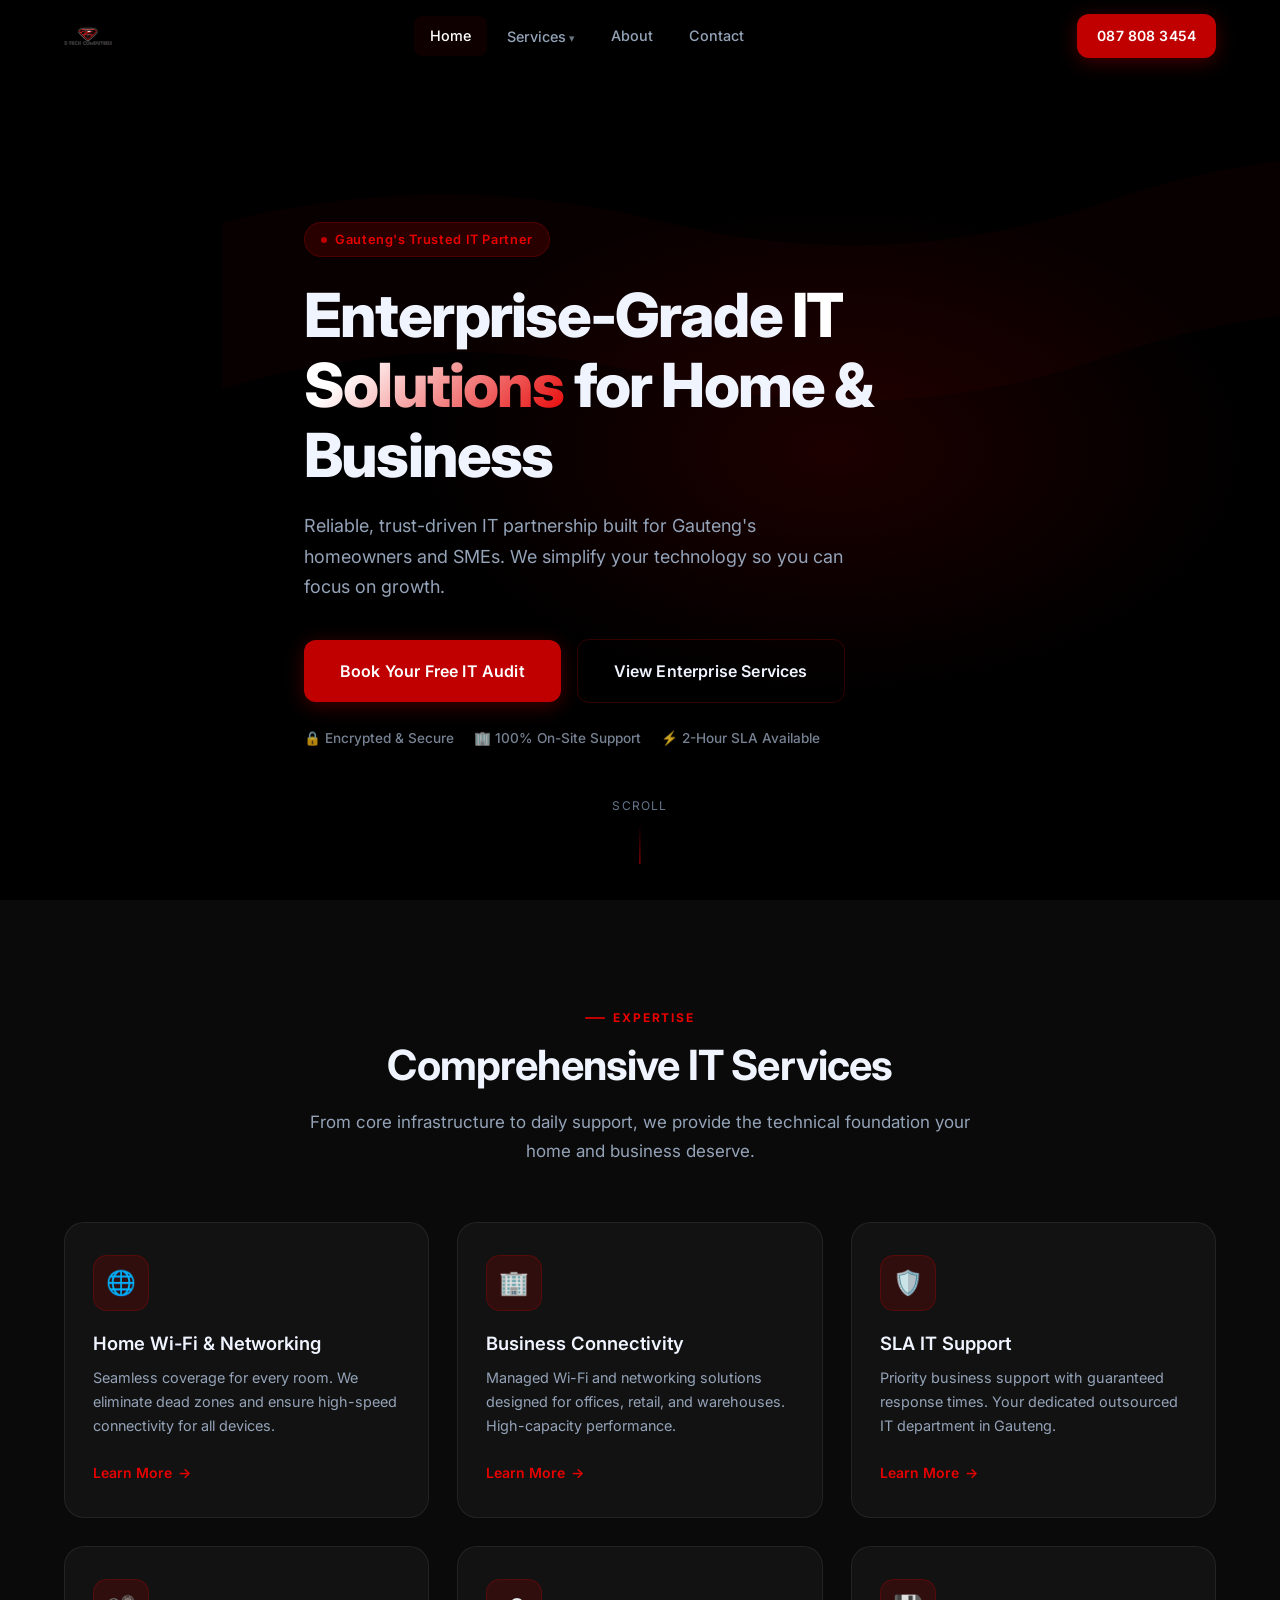
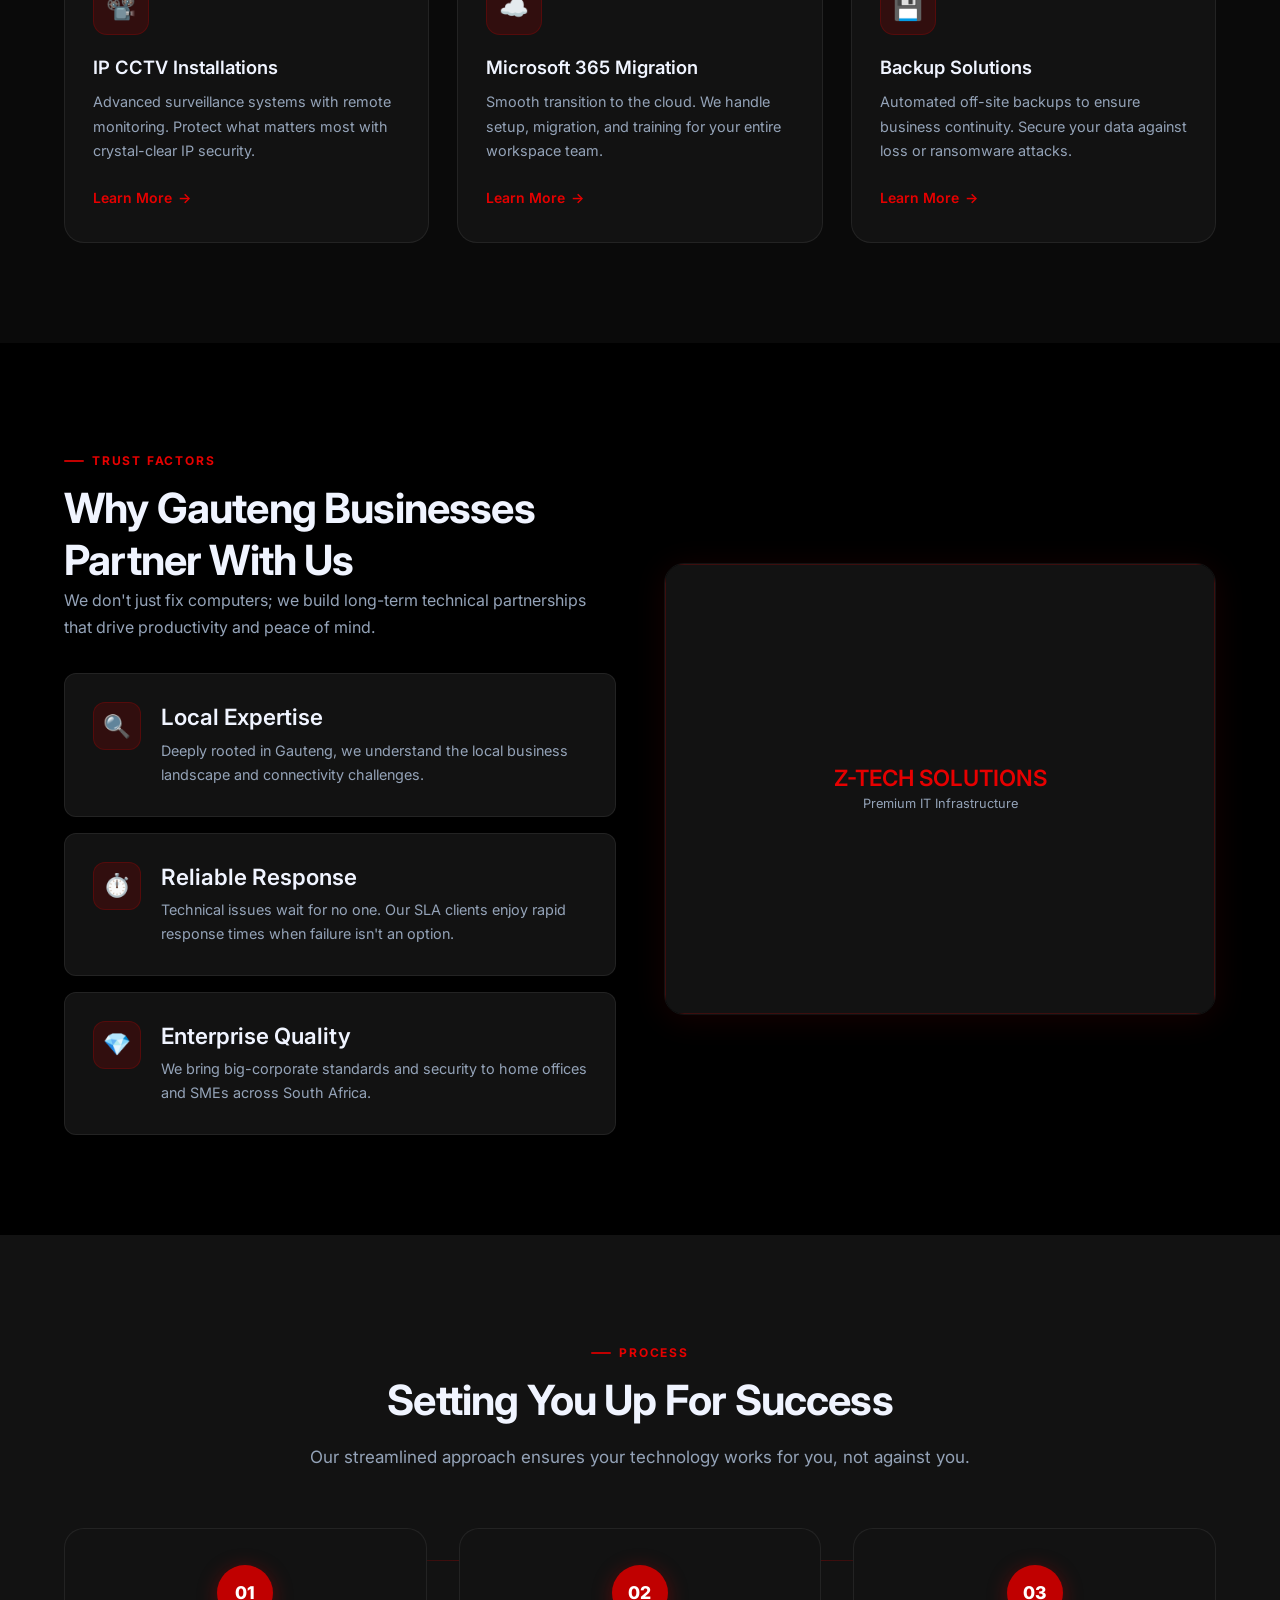
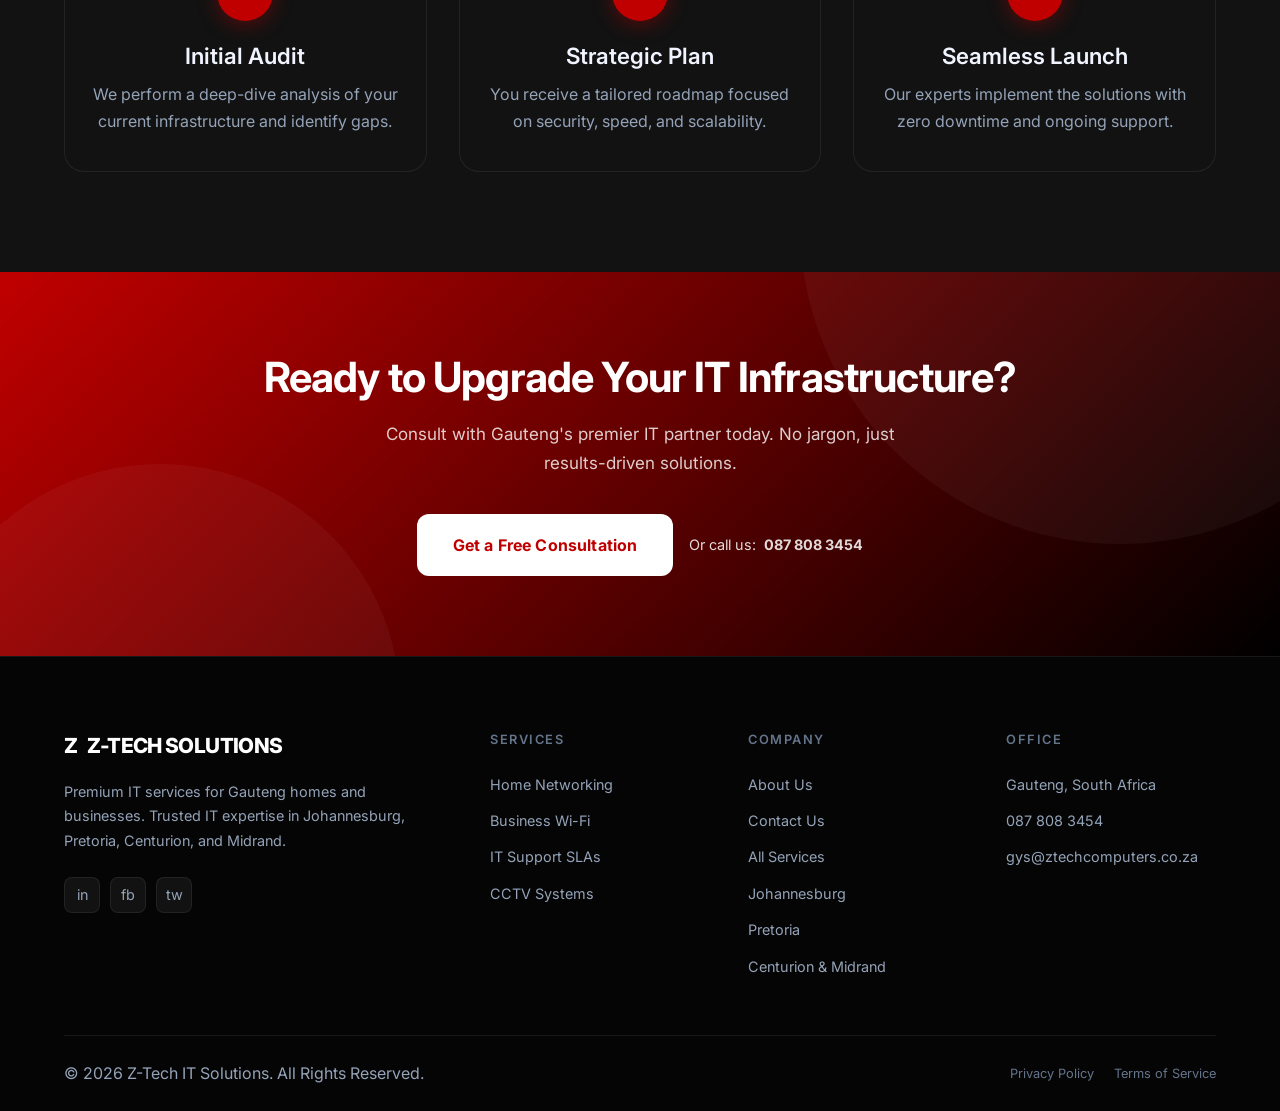
==== commit d2edde83: "Update website color scheme to red/black and remove testimonials section" ====
--- a/index.html
+++ b/index.html
@@ -16,8 +16,7 @@
   <nav class="navbar" id="navbar">
     <div class="navbar-inner">
       <a href="index.html" class="navbar-logo">
-        <div class="logo-icon">Z</div>
-        Z-TECH<span class="logo-accent">.</span>
+        <img src="images/ztech-logo.png" alt="Z-Tech IT Solutions">
       </a>
       <div class="navbar-links">
         <a href="index.html" class="active">Home</a>
@@ -36,7 +35,7 @@
         <a href="pages/contact.html">Contact</a>
       </div>
       <div class="navbar-cta">
-        <a href="tel:+27123456789" class="btn btn-sm btn-primary">012 345 6789</a>
+        <a href="tel:0878083454" class="btn btn-sm btn-primary">087 808 3454</a>
       </div>
       <div class="hamburger" id="hamburger">
         <span></span>
@@ -83,39 +82,7 @@
     </div>
   </section>
 
-  <!-- ── Trust Strip ────────────────────────────────────────── -->
-  <div class="trust-strip">
-    <div class="container trust-strip-inner">
-      <div class="trust-item reveal">
-        <div class="trust-icon">⚡</div>
-        <div>
-          <div class="trust-label">Experience</div>
-          <div class="trust-value" data-count="15" data-suffix="+ Years">15+ Years</div>
-        </div>
-      </div>
-      <div class="trust-item reveal reveal-delay-1">
-        <div class="trust-icon">👥</div>
-        <div>
-          <div class="trust-label">Happy Clients</div>
-          <div class="trust-value" data-count="500" data-suffix="+">500+</div>
-        </div>
-      </div>
-      <div class="trust-item reveal reveal-delay-2">
-        <div class="trust-icon">📍</div>
-        <div>
-          <div class="trust-label">Location</div>
-          <div class="trust-value">Gauteng, ZA</div>
-        </div>
-      </div>
-      <div class="trust-item reveal reveal-delay-3">
-        <div class="trust-icon">✅</div>
-        <div>
-          <div class="trust-label">Uptime</div>
-          <div class="trust-value" data-count="99" data-suffix=".9%">99.9%</div>
-        </div>
-      </div>
-    </div>
-  </div>
+
 
   <!-- ── Services Section ───────────────────────────────────── -->
   <section class="section section--surface" id="services">
@@ -218,7 +185,7 @@
         <div class="reveal reveal-delay-2">
           <div class="about-image-wrap">
             <div
-              style="width:100%; height:450px; background:var(--surface2); display:flex; align-items:center; justify-content:center; border:1px solid var(--border-blue);">
+              style="width:100%; height:450px; background:var(--surface2); display:flex; align-items:center; justify-content:center; border:1px solid var(--border-accent);">
               <div style="text-align:center;">
                 <h3 style="color:var(--primary-light)">Z-TECH SOLUTIONS</h3>
                 <p style="font-size:0.8rem">Premium IT Infrastructure</p>
@@ -259,54 +226,6 @@
     </div>
   </section>
 
-  <!-- ── Testimonials ──────────────────────────────────────── -->
-  <section class="section">
-    <div class="container">
-      <div class="section-header reveal">
-        <div class="section-label">Feedback</div>
-        <h2>What Our Clients Say</h2>
-      </div>
-
-      <div class="grid-3">
-        <div class="testimonial-card reveal reveal-delay-1">
-          <div class="quote-icon">“</div>
-          <p>The transition to Microsoft 365 was absolutely flawless. Z-Tech handled everything while we focused on our
-            business.</p>
-          <div class="testimonial-author">
-            <div class="author-avatar">JD</div>
-            <div class="author-info">
-              <div class="name">John D.</div>
-              <div class="role">SME Owner, Pretoria</div>
-            </div>
-          </div>
-        </div>
-        <div class="testimonial-card reveal reveal-delay-2">
-          <div class="quote-icon">“</div>
-          <p>Finally, a networking company that actually delivered dead-zone free Wi-Fi for our warehouse and retail
-            showroom.</p>
-          <div class="testimonial-author">
-            <div class="author-avatar">SM</div>
-            <div class="author-info">
-              <div class="name">Sarah M.</div>
-              <div class="role">Retail Manager, Sandton</div>
-            </div>
-          </div>
-        </div>
-        <div class="testimonial-card reveal reveal-delay-3">
-          <div class="quote-icon">“</div>
-          <p>Their SLA support is a lifesaver. Responsive, knowledgeable, and they proactively prevent issues before
-            they occur.</p>
-          <div class="testimonial-author">
-            <div class="author-avatar">RK</div>
-            <div class="author-info">
-              <div class="name">Robert K.</div>
-              <div class="role">Law Firm Partner, Joburg</div>
-            </div>
-          </div>
-        </div>
-      </div>
-    </div>
-  </section>
 
   <!-- ── CTA Banner ─────────────────────────────────────────── -->
   <section class="cta-banner">
@@ -317,7 +236,7 @@
         <a href="pages/contact.html" class="btn btn-lg btn-white">Get a Free Consultation</a>
         <div class="cta-contact">
           <span>Or call us:</span>
-          <strong>012 345 6789</strong>
+          <strong>087 808 3454</strong>
         </div>
       </div>
     </div>
@@ -364,8 +283,8 @@
           <h4>Office</h4>
           <ul>
             <li><a href="#">Gauteng, South Africa</a></li>
-            <li><a href="tel:+27123456789">012 345 6789</a></li>
-            <li><a href="mailto:info@z-tech.co.za">info@z-tech.co.za</a></li>
+            <li><a href="tel:0878083454">087 808 3454</a></li>
+            <li><a href="mailto:gys@ztechcomputers.co.za">gys@ztechcomputers.co.za</a></li>
           </ul>
         </div>
       </div>
--- a/css/style.css
+++ b/css/style.css
@@ -7,27 +7,27 @@
 
 /* ── CSS Custom Properties ─────────────────────────────────── */
 :root {
-  --primary: #0057FF;
-  --primary-light: #3D7FFF;
-  --primary-glow: rgba(0, 87, 255, 0.18);
-  --primary-glow2: rgba(0, 87, 255, 0.08);
-  --dark: #070B14;
-  --dark2: #0A0F1E;
-  --surface: #111827;
-  --surface2: #161D2E;
-  --surface3: #1C2540;
+  --primary: #C00000;
+  --primary-light: #E60000;
+  --primary-glow: rgba(192, 0, 0, 0.18);
+  --primary-glow2: rgba(192, 0, 0, 0.08);
+  --dark: #000000;
+  --dark2: #050505;
+  --surface: #0A0A0A;
+  --surface2: #121212;
+  --surface3: #1A1A1A;
   --border: rgba(255, 255, 255, 0.07);
-  --border-blue: rgba(0, 87, 255, 0.25);
+  --border-accent: rgba(192, 0, 0, 0.25);
   --text: #F0F4FF;
-  --text-muted: #8A94B2;
-  --text-dim: #5A6480;
+  --text-muted: #94A3B8;
+  --text-dim: #64748B;
   --white: #ffffff;
-  --success: #10D977;
+  --success: #C00000;
   --radius: 12px;
   --radius-lg: 20px;
   --radius-sm: 8px;
-  --shadow: 0 4px 32px rgba(0, 87, 255, 0.12);
-  --shadow-lg: 0 8px 64px rgba(0, 87, 255, 0.2);
+  --shadow: 0 4px 32px rgba(192, 0, 0, 0.12);
+  --shadow-lg: 0 8px 64px rgba(192, 0, 0, 0.2);
   --shadow-card: 0 2px 24px rgba(0, 0, 0, 0.4);
   --nav-height: 72px;
   --section-pad: 100px;
@@ -222,17 +222,17 @@
 .btn-primary {
   background: var(--primary);
   color: #fff;
-  box-shadow: 0 4px 20px rgba(0, 87, 255, 0.35);
+  box-shadow: 0 4px 20px rgba(192, 0, 0, 0.35);
 }
 
 .btn-primary:hover {
   background: var(--primary-light);
-  box-shadow: 0 6px 30px rgba(0, 87, 255, 0.55);
+  box-shadow: 0 6px 30px rgba(192, 0, 0, 0.55);
   transform: translateY(-2px);
 }
 
 .btn-outline {
-  border: 1.5px solid var(--border-blue);
+  border: 1.5px solid var(--border-accent);
   color: var(--text);
   background: transparent;
 }
@@ -278,7 +278,7 @@
 }
 
 .navbar.scrolled {
-  background: rgba(7, 11, 20, 0.95);
+  background: rgba(0, 0, 0, 0.95);
   backdrop-filter: blur(20px);
   -webkit-backdrop-filter: blur(20px);
   border-bottom-color: var(--border);
@@ -305,6 +305,19 @@
   letter-spacing: -0.03em;
 }
 
+.navbar-logo img {
+  height: auto;
+  max-height: 48px;
+  width: auto;
+  display: block;
+}
+
+@media (max-width: 768px) {
+  .navbar-logo img {
+    max-height: 40px;
+  }
+}
+
 .navbar-logo .logo-icon {
   width: 36px;
   height: 36px;
@@ -314,7 +327,7 @@
   align-items: center;
   justify-content: center;
   font-size: 1.1rem;
-  box-shadow: 0 0 16px rgba(0, 87, 255, 0.5);
+  box-shadow: 0 0 16px rgba(192, 0, 0, 0.5);
 }
 
 .navbar-logo .logo-accent {
@@ -415,7 +428,7 @@
   display: none;
   position: fixed;
   inset: 0;
-  background: rgba(7, 11, 20, 0.98);
+  background: rgba(0, 0, 0, 0.98);
   backdrop-filter: blur(20px);
   z-index: 999;
   flex-direction: column;
@@ -465,8 +478,8 @@
   position: absolute;
   inset: 0;
   background:
-    radial-gradient(ellipse 80% 60% at 70% 50%, rgba(0, 87, 255, 0.12) 0%, transparent 60%),
-    radial-gradient(ellipse 40% 40% at 10% 80%, rgba(0, 87, 255, 0.08) 0%, transparent 50%),
+    radial-gradient(ellipse 80% 60% at 70% 50%, rgba(192, 0, 0, 0.12) 0%, transparent 60%),
+    radial-gradient(ellipse 40% 40% at 10% 80%, rgba(192, 0, 0, 0.08) 0%, transparent 50%),
     var(--dark);
   background-image: url('../images/hero-bg.webp');
   background-size: cover;
@@ -479,15 +492,15 @@
   position: absolute;
   inset: 0;
   background:
-    radial-gradient(ellipse 60% 50% at 65% 50%, rgba(0, 87, 255, 0.15) 0%, transparent 55%),
-    linear-gradient(to right, rgba(7, 11, 20, 0.95) 35%, rgba(7, 11, 20, 0.5) 70%, rgba(7, 11, 20, 0.85) 100%);
+    radial-gradient(ellipse 60% 50% at 65% 50%, rgba(192, 0, 0, 0.15) 0%, transparent 55%),
+    linear-gradient(to right, rgba(0, 0, 0, 0.95) 35%, rgba(0, 0, 0, 0.5) 70%, rgba(0, 0, 0, 0.85) 100%);
 }
 
 /* World map watermark */
 .hero-worldmap {
   position: absolute;
   inset: 0;
-  background-image: url("data:image/svg+xml,%3Csvg xmlns='http://www.w3.org/2000/svg' viewBox='0 0 1440 810' fill='none'%3E%3Cpath opacity='0.04' fill='%230057FF' d='M200 200 Q400 150 600 200 Q800 250 1000 180 Q1200 110 1440 160 L1440 300 Q1200 250 1000 320 Q800 390 600 340 Q400 290 200 350 Z'/%3E%3C/svg%3E");
+  background-image: url("data:image/svg+xml,%3Csvg xmlns='http://www.w3.org/2000/svg' viewBox='0 0 1440 810' fill='none'%3E%3Cpath opacity='0.04' fill='%23C00000' d='M200 200 Q400 150 600 200 Q800 250 1000 180 Q1200 110 1440 160 L1440 300 Q1200 250 1000 320 Q800 390 600 340 Q400 290 200 350 Z'/%3E%3C/svg%3E");
   background-size: cover;
   pointer-events: none;
 }
@@ -503,7 +516,7 @@
   align-items: center;
   gap: 8px;
   background: var(--primary-glow);
-  border: 1px solid var(--border-blue);
+  border: 1px solid var(--border-accent);
   border-radius: 100px;
   padding: 6px 16px;
   font-size: 0.8rem;
@@ -612,56 +625,6 @@
     transform: scaleY(0);
     transform-origin: bottom;
   }
-}
-
-/* ── Trust Strip ─────────────────────────────────────────────── */
-.trust-strip {
-  background: var(--surface);
-  border-top: 1px solid var(--border);
-  border-bottom: 1px solid var(--border);
-  padding: 28px 0;
-}
-
-.trust-strip-inner {
-  display: flex;
-  align-items: center;
-  justify-content: space-between;
-  gap: 32px;
-  flex-wrap: wrap;
-}
-
-.trust-item {
-  display: flex;
-  align-items: center;
-  gap: 12px;
-  flex: 1;
-  min-width: 180px;
-}
-
-.trust-icon {
-  width: 44px;
-  height: 44px;
-  background: var(--primary-glow);
-  border: 1px solid var(--border-blue);
-  border-radius: 10px;
-  display: flex;
-  align-items: center;
-  justify-content: center;
-  font-size: 1.2rem;
-  flex-shrink: 0;
-}
-
-.trust-label {
-  font-size: 0.8rem;
-  color: var(--text-dim);
-  text-transform: uppercase;
-  letter-spacing: 0.08em;
-}
-
-.trust-value {
-  font-size: 1.1rem;
-  font-weight: 700;
-  color: var(--white);
 }
 
 /* ── Service Cards ──────────────────────────────────────────── */
@@ -689,7 +652,7 @@
 }
 
 .service-card:hover {
-  border-color: var(--border-blue);
+  border-color: var(--border-accent);
   transform: translateY(-6px);
   box-shadow: var(--shadow);
 }
@@ -702,7 +665,7 @@
   width: 56px;
   height: 56px;
   background: var(--primary-glow);
-  border: 1px solid var(--border-blue);
+  border: 1px solid var(--border-accent);
   border-radius: 14px;
   display: flex;
   align-items: center;
@@ -714,7 +677,7 @@
 
 .service-card:hover .service-icon {
   background: var(--primary);
-  box-shadow: 0 4px 20px rgba(0, 87, 255, 0.4);
+  box-shadow: 0 4px 20px rgba(192, 0, 0, 0.4);
 }
 
 .service-card h3 {
@@ -754,7 +717,7 @@
 }
 
 .feature-item:hover {
-  border-color: var(--border-blue);
+  border-color: var(--border-accent);
   box-shadow: var(--shadow);
 }
 
@@ -762,7 +725,7 @@
   width: 48px;
   height: 48px;
   background: var(--primary-glow);
-  border: 1px solid var(--border-blue);
+  border: 1px solid var(--border-accent);
   border-radius: 12px;
   display: flex;
   align-items: center;
@@ -794,7 +757,7 @@
   left: calc(100% / 6);
   right: calc(100% / 6);
   height: 1px;
-  background: linear-gradient(90deg, transparent, var(--border-blue), var(--primary), var(--border-blue), transparent);
+  background: linear-gradient(90deg, transparent, var(--border-accent), var(--primary), var(--border-accent), transparent);
 }
 
 .step-card {
@@ -808,7 +771,7 @@
 }
 
 .step-card:hover {
-  border-color: var(--border-blue);
+  border-color: var(--border-accent);
   transform: translateY(-4px);
 }
 
@@ -824,82 +787,17 @@
   font-weight: 800;
   color: #fff;
   margin: 0 auto 20px;
-  box-shadow: 0 4px 20px rgba(0, 87, 255, 0.4);
+  box-shadow: 0 4px 20px rgba(192, 0, 0, 0.4);
 }
 
 .step-card h3 {
   margin-bottom: 10px;
 }
 
-/* ── Testimonials ───────────────────────────────────────────── */
-.testimonial-card {
-  background: var(--surface2);
-  border: 1px solid var(--border);
-  border-radius: var(--radius-lg);
-  padding: 32px;
-  transition: var(--transition);
-}
-
-.testimonial-card:hover {
-  border-color: var(--border-blue);
-  box-shadow: var(--shadow);
-  transform: translateY(-4px);
-}
-
-.quote-icon {
-  font-size: 2.5rem;
-  color: var(--primary);
-  line-height: 1;
-  margin-bottom: 16px;
-  opacity: 0.7;
-}
-
-.testimonial-card p {
-  font-size: 0.95rem;
-  font-style: italic;
-  margin-bottom: 24px;
-  color: var(--text);
-  line-height: 1.75;
-}
-
-.testimonial-author {
-  display: flex;
-  align-items: center;
-  gap: 14px;
-}
-
-.author-avatar {
-  width: 44px;
-  height: 44px;
-  background: linear-gradient(135deg, var(--primary), var(--primary-light));
-  border-radius: 50%;
-  display: flex;
-  align-items: center;
-  justify-content: center;
-  font-size: 1rem;
-  font-weight: 700;
-  color: #fff;
-}
-
-.author-info .name {
-  font-weight: 600;
-  font-size: 0.9rem;
-}
-
-.author-info .role {
-  font-size: 0.8rem;
-  color: var(--text-muted);
-}
-
-.stars {
-  color: #FFB800;
-  font-size: 0.85rem;
-  margin-bottom: 4px;
-}
 
 /* ── CTA Banner ─────────────────────────────────────────────── */
 .cta-banner {
-  background: linear-gradient(135deg, var(--primary) 0%, #003FBB 100%);
+  background: linear-gradient(135deg, var(--primary) 0%, #000000 100%);
   padding: 80px 0;
   position: relative;
   overflow: hidden;
@@ -948,42 +846,13 @@
   gap: 8px;
 }
 
-/* ── Stats Row ──────────────────────────────────────────────── */
-.stats-row {
-  display: grid;
-  grid-template-columns: repeat(4, 1fr);
-  gap: 1px;
-  background: var(--border);
-  border: 1px solid var(--border);
-  border-radius: var(--radius-lg);
-  overflow: hidden;
-}
-
-.stat-item {
-  background: var(--surface2);
-  padding: 36px 24px;
-  text-align: center;
-}
-
-.stat-number {
-  font-size: 2.6rem;
-  font-weight: 800;
-  color: var(--primary-light);
-  line-height: 1;
-  display: block;
-  margin-bottom: 6px;
-}
-
-.stat-label {
-  font-size: 0.875rem;
-  color: var(--text-muted);
-}
+
 
 /* ── Page Hero (inner pages) ────────────────────────────────── */
 .page-hero {
   padding: 160px 0 80px;
   background:
-    radial-gradient(ellipse 60% 60% at 80% 50%, rgba(0, 87, 255, 0.12) 0%, transparent 55%),
+    radial-gradient(ellipse 60% 60% at 80% 50%, rgba(192, 0, 0, 0.12) 0%, transparent 55%),
     var(--dark2);
   position: relative;
   overflow: hidden;
@@ -995,8 +864,8 @@
   background: repeating-linear-gradient(-45deg,
       transparent,
       transparent 80px,
-      rgba(0, 87, 255, 0.02) 80px,
-      rgba(0, 87, 255, 0.02) 81px);
+      rgba(192, 0, 0, 0.02) 80px,
+      rgba(192, 0, 0, 0.02) 81px);
   pointer-events: none;
 }
 
@@ -1052,20 +921,20 @@
 }
 
 .feature-list-item:hover {
-  border-color: var(--border-blue);
+  border-color: var(--border-accent);
 }
 
 .feature-check {
   width: 24px;
   height: 24px;
-  background: rgba(16, 217, 119, 0.12);
-  border: 1px solid rgba(16, 217, 119, 0.3);
+  background: rgba(192, 0, 0, 0.12);
+  border: 1px solid rgba(192, 0, 0, 0.3);
   border-radius: 50%;
   display: flex;
   align-items: center;
   justify-content: center;
   font-size: 0.75rem;
-  color: var(--success);
+  color: var(--primary-light);
   flex-shrink: 0;
   margin-top: 1px;
 }
@@ -1114,7 +983,7 @@
 }
 
 .card-tag.solution {
-  color: var(--success);
+  color: var(--primary-light);
 }
 
 .problem-card h4,
@@ -1166,7 +1035,7 @@
 
 .brand-logo:hover {
   color: var(--text);
-  border-color: var(--border-blue);
+  border-color: var(--border-accent);
 }
 
 /* ── Contact Form ───────────────────────────────────────────── */
@@ -1257,7 +1126,7 @@
   width: 44px;
   height: 44px;
   background: var(--primary-glow);
-  border: 1px solid var(--border-blue);
+  border: 1px solid var(--border-accent);
   border-radius: 10px;
   display: flex;
   align-items: center;
@@ -1301,8 +1170,8 @@
   position: absolute;
   inset: 0;
   background:
-    repeating-linear-gradient(0deg, transparent, transparent 40px, rgba(0, 87, 255, 0.04) 40px, rgba(0, 87, 255, 0.04) 41px),
-    repeating-linear-gradient(90deg, transparent, transparent 40px, rgba(0, 87, 255, 0.04) 40px, rgba(0, 87, 255, 0.04) 41px);
+    repeating-linear-gradient(0deg, transparent, transparent 40px, rgba(192, 0, 0, 0.04) 40px, rgba(192, 0, 0, 0.04) 41px),
+    repeating-linear-gradient(90deg, transparent, transparent 40px, rgba(192, 0, 0, 0.04) 40px, rgba(192, 0, 0, 0.04) 41px);
 }
 
 /* ── Footer ─────────────────────────────────────────────────── */
@@ -1357,7 +1226,7 @@
 
 .social-link:hover {
   background: var(--primary-glow);
-  border-color: var(--border-blue);
+  border-color: var(--border-accent);
   color: var(--primary-light);
 }
 
@@ -1463,7 +1332,7 @@
 }
 
 .value-card:hover {
-  border-color: var(--border-blue);
+  border-color: var(--border-accent);
   transform: translateY(-4px);
 }
 
@@ -1492,7 +1361,7 @@
   display: inline-flex;
   padding: 4px 12px;
   background: var(--primary-glow);
-  border: 1px solid var(--border-blue);
+  border: 1px solid var(--border-accent);
   border-radius: 100px;
   font-size: 0.75rem;
   font-weight: 600;
@@ -1530,9 +1399,7 @@
     grid-template-columns: 1fr 1fr;
   }
 
-  .stats-row {
-    grid-template-columns: repeat(2, 1fr);
-  }
+
 
   .grid-4 {
     grid-template-columns: repeat(2, 1fr);
@@ -1577,13 +1444,9 @@
     grid-template-columns: 1fr;
   }
 
-  .stats-row {
-    grid-template-columns: repeat(2, 1fr);
-  }
-
-  .trust-strip-inner {
-    justify-content: flex-start;
-  }
+
+
+
 
   .hero-actions {
     flex-direction: column;
@@ -1607,9 +1470,7 @@
 }
 
 @media (max-width: 480px) {
-  .stats-row {
-    grid-template-columns: 1fr;
-  }
+
 
   .brand-logos {
     gap: 16px;
